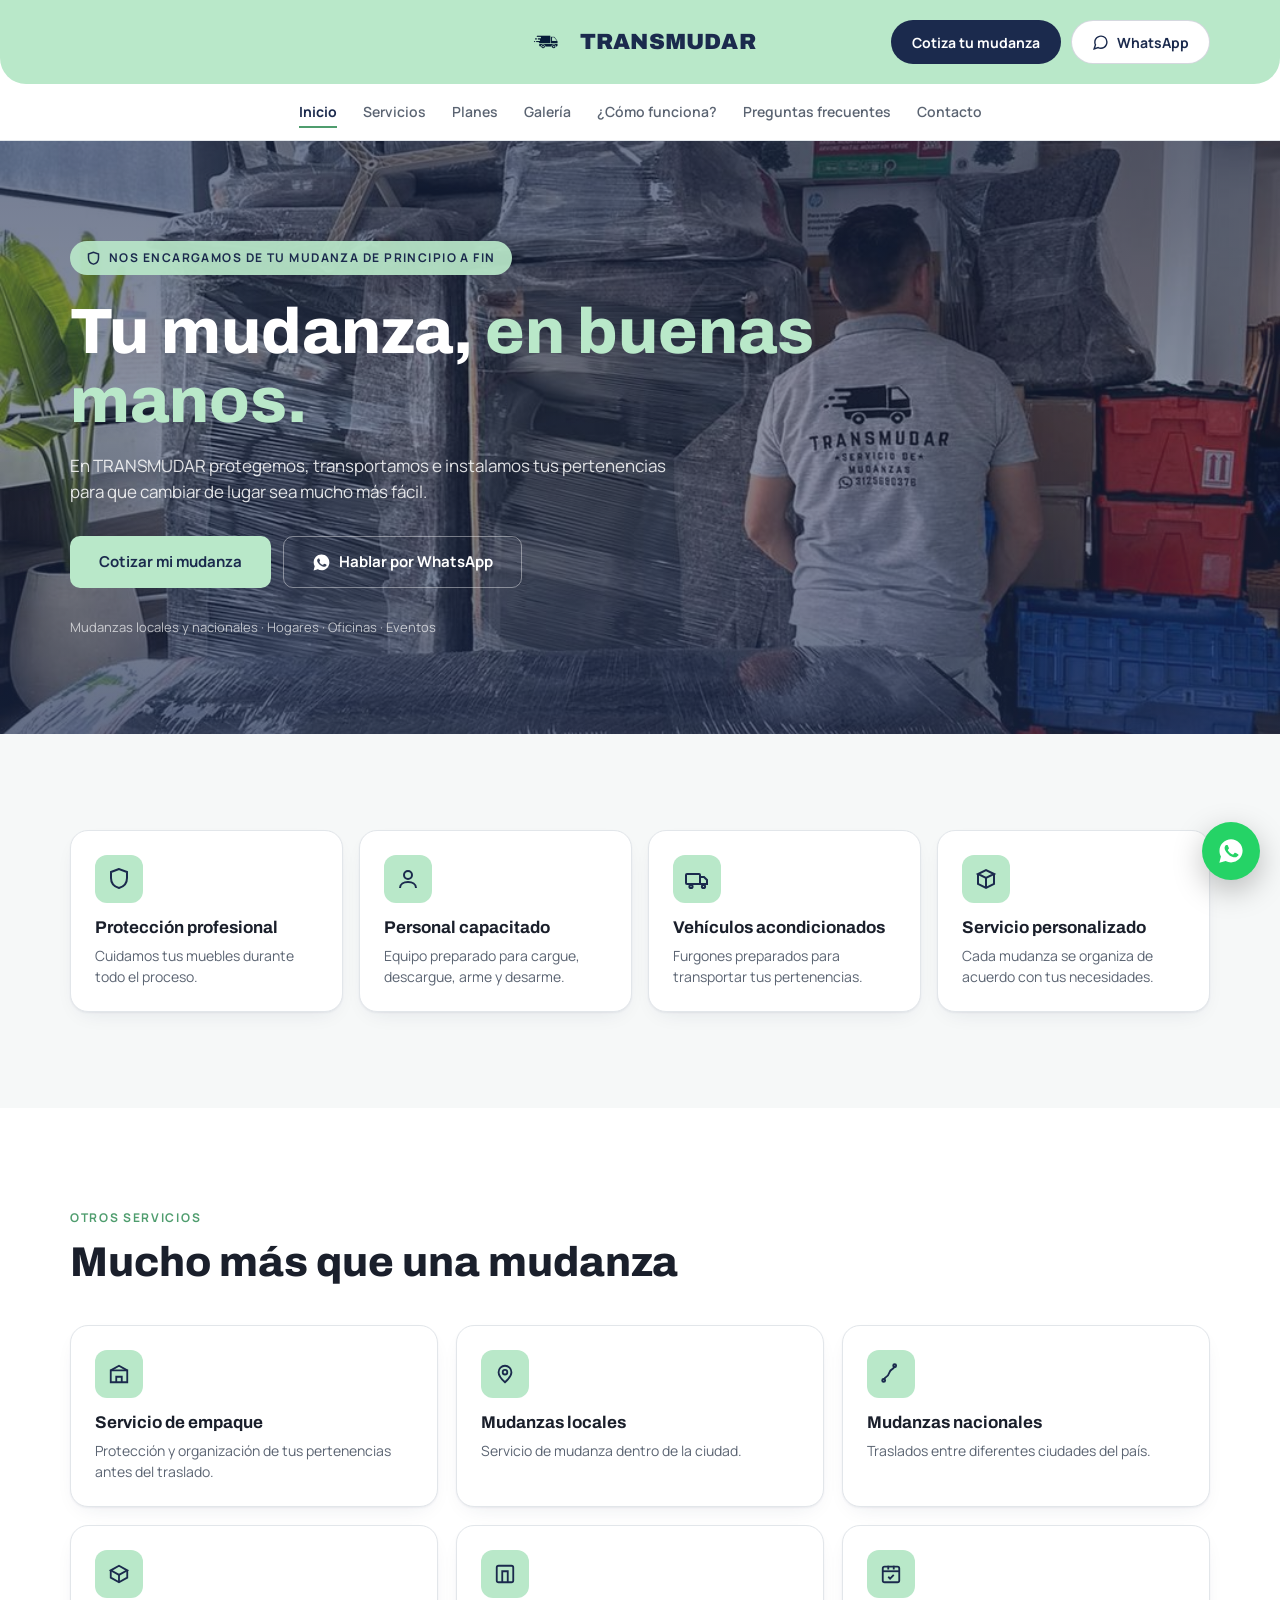
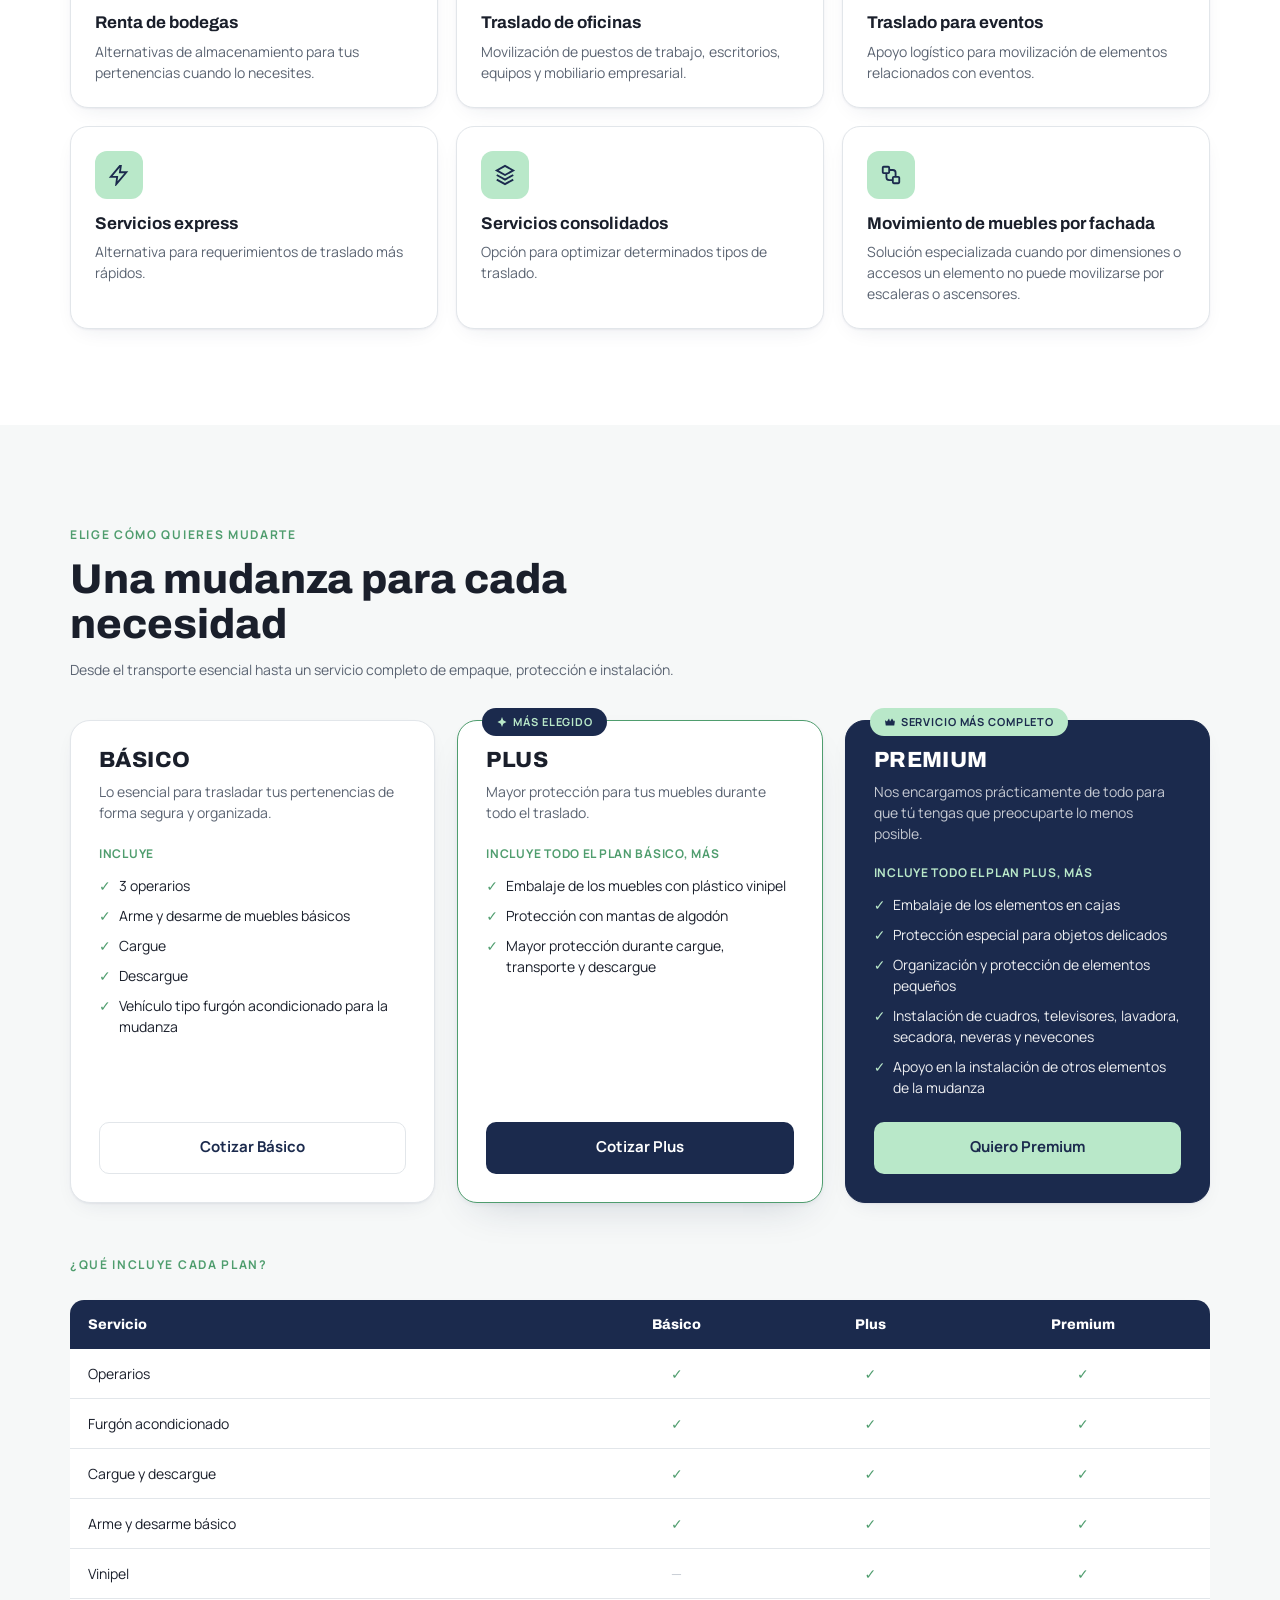
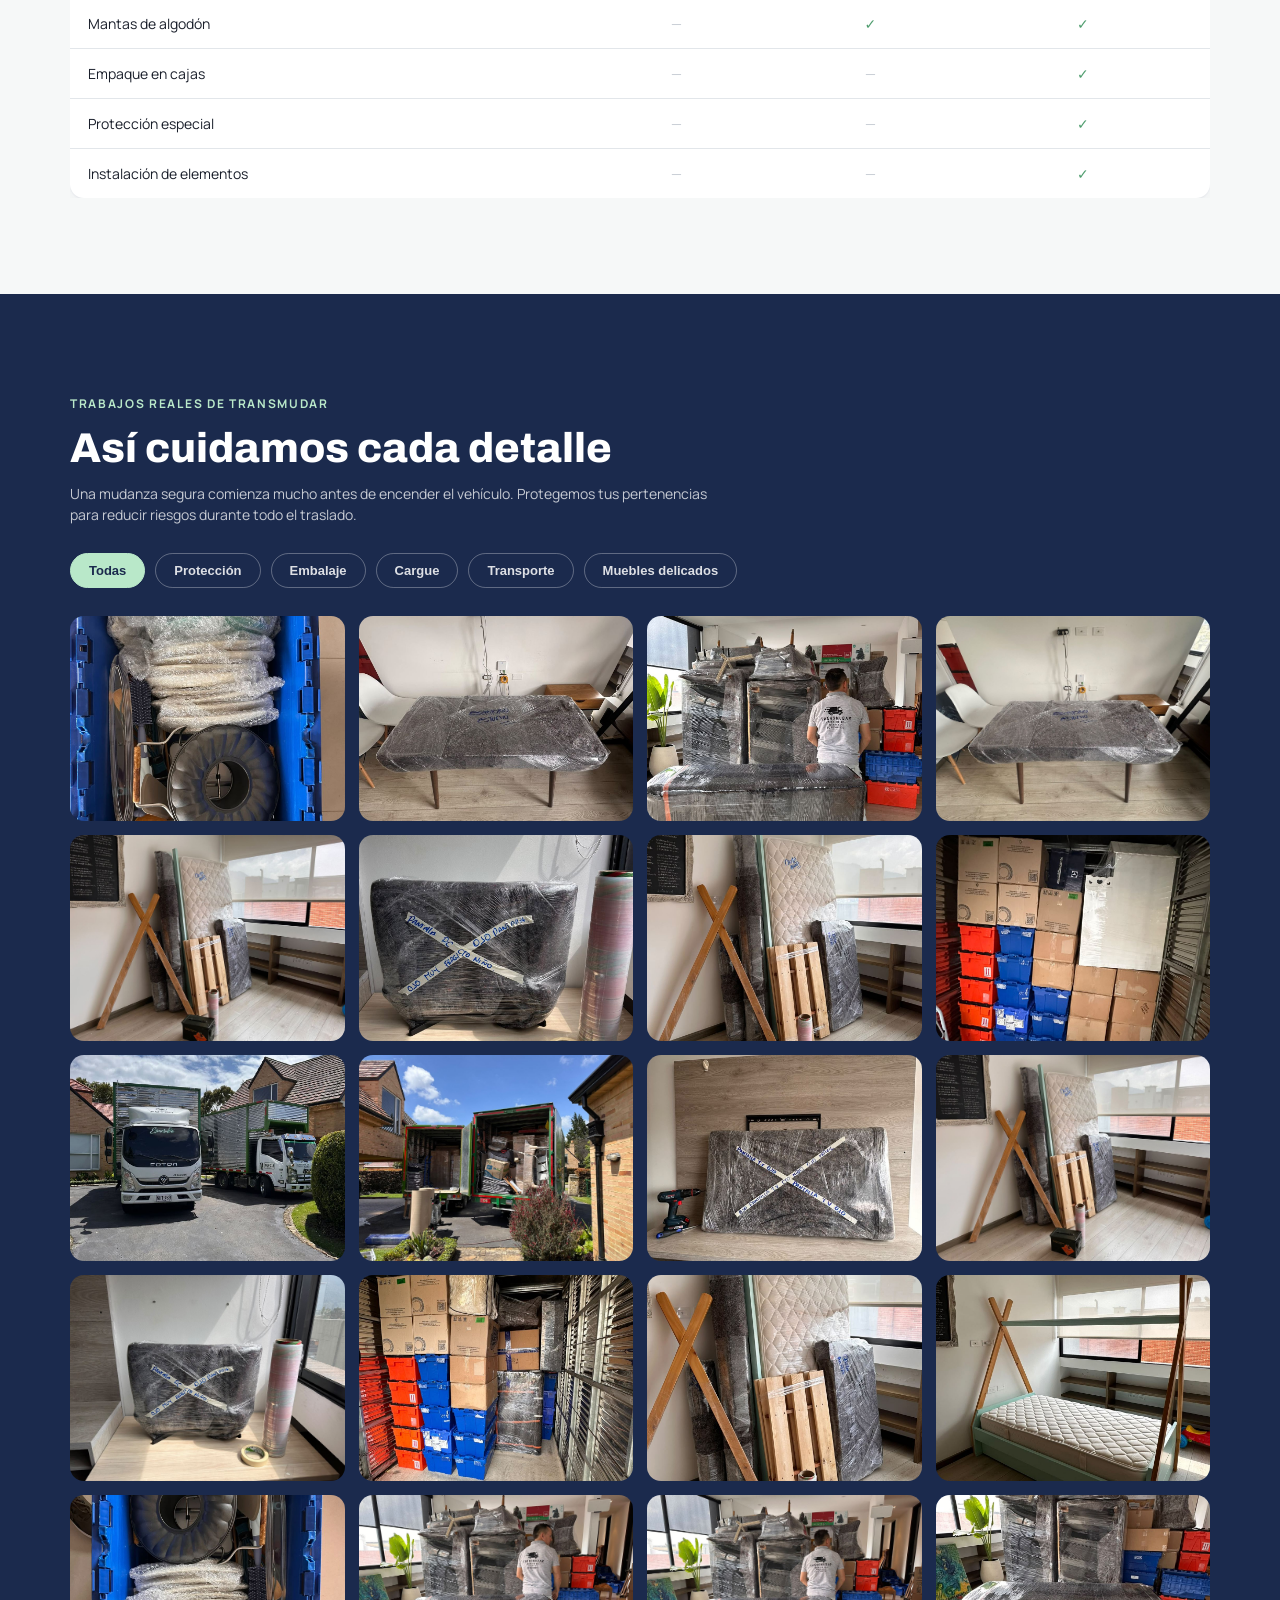
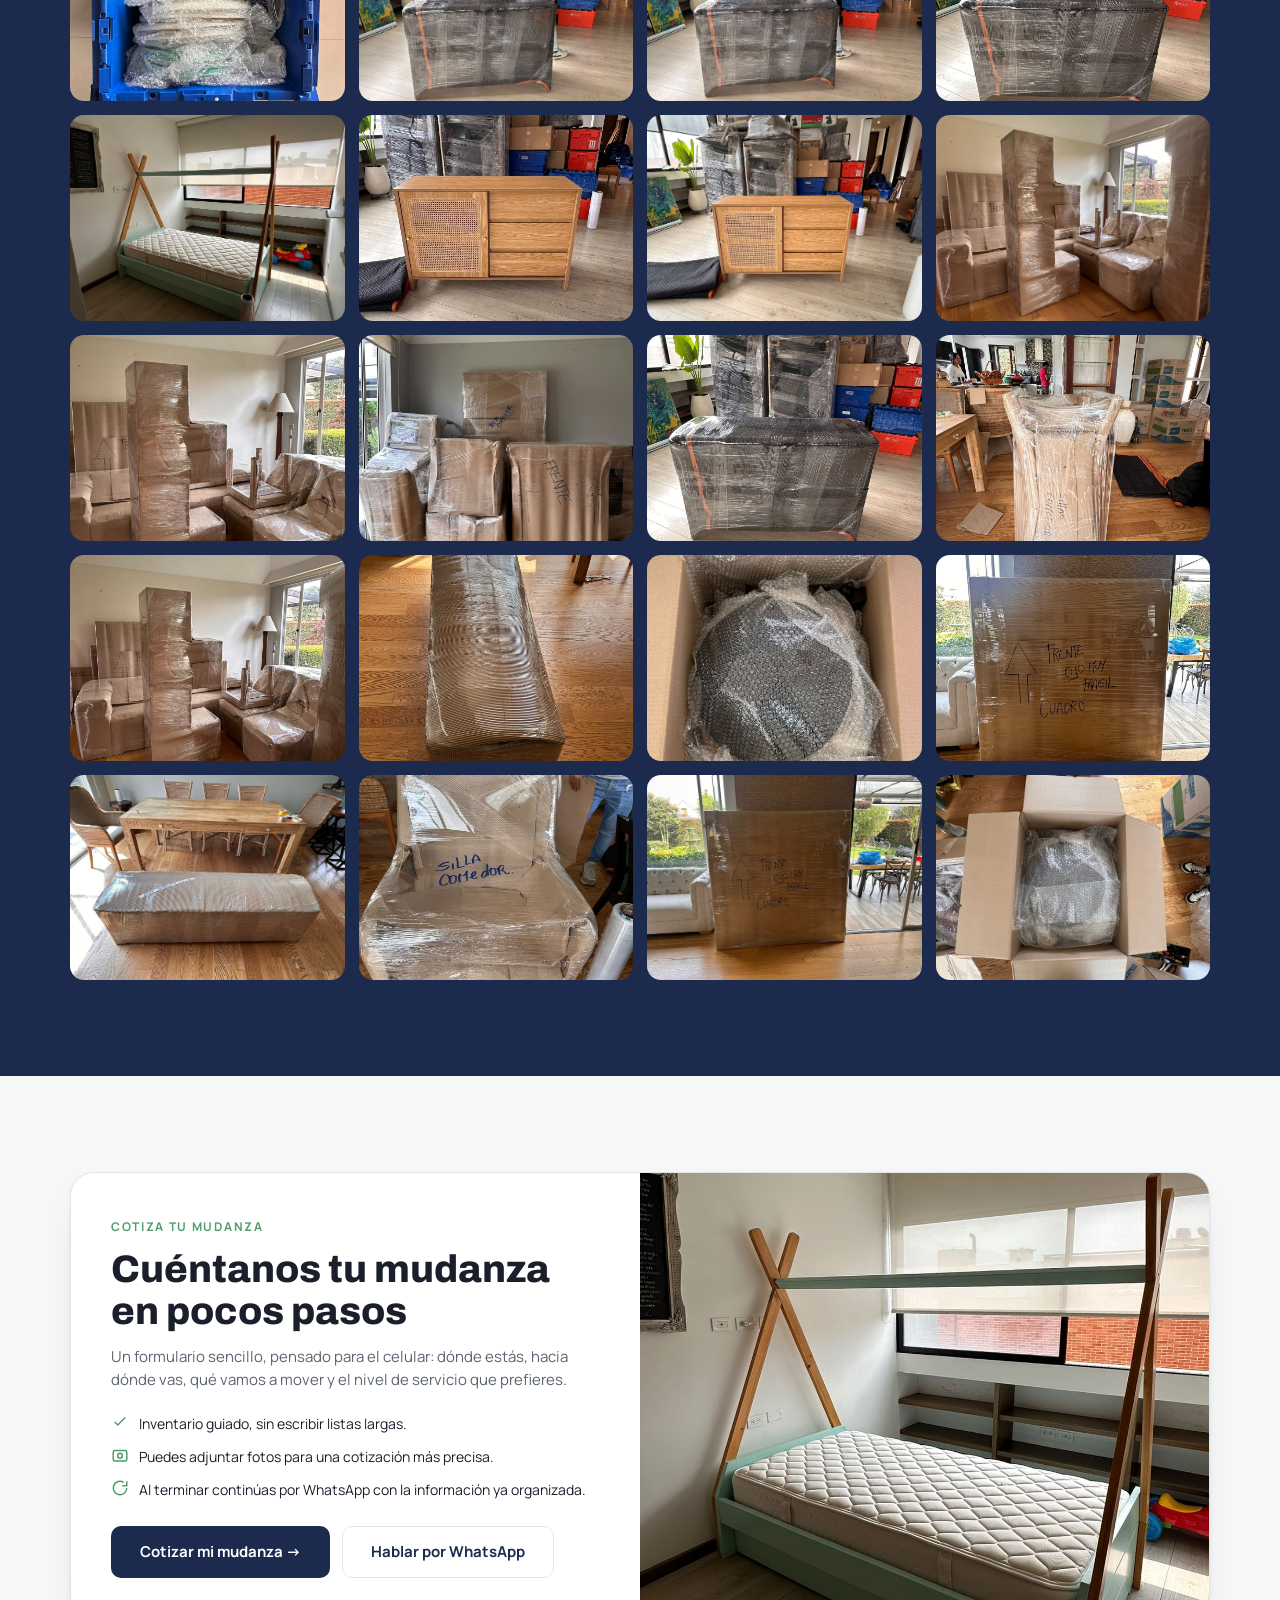
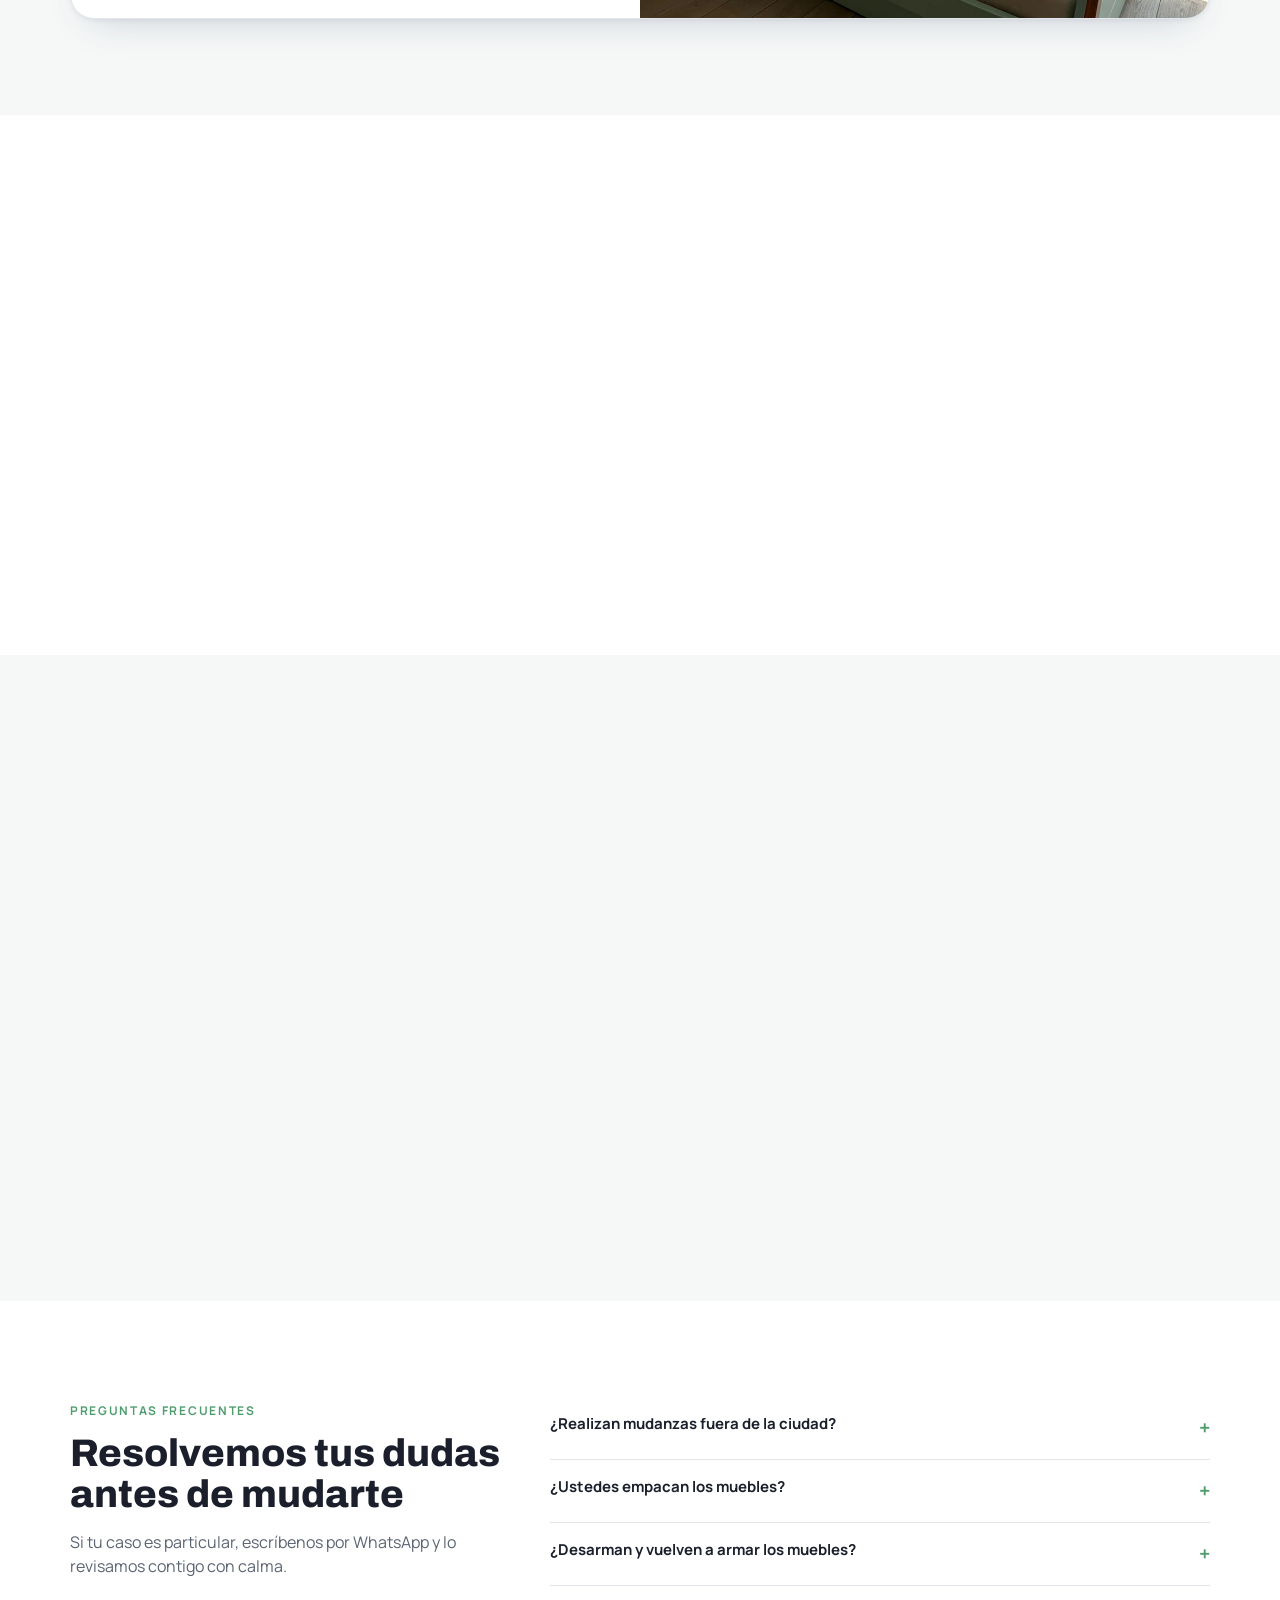
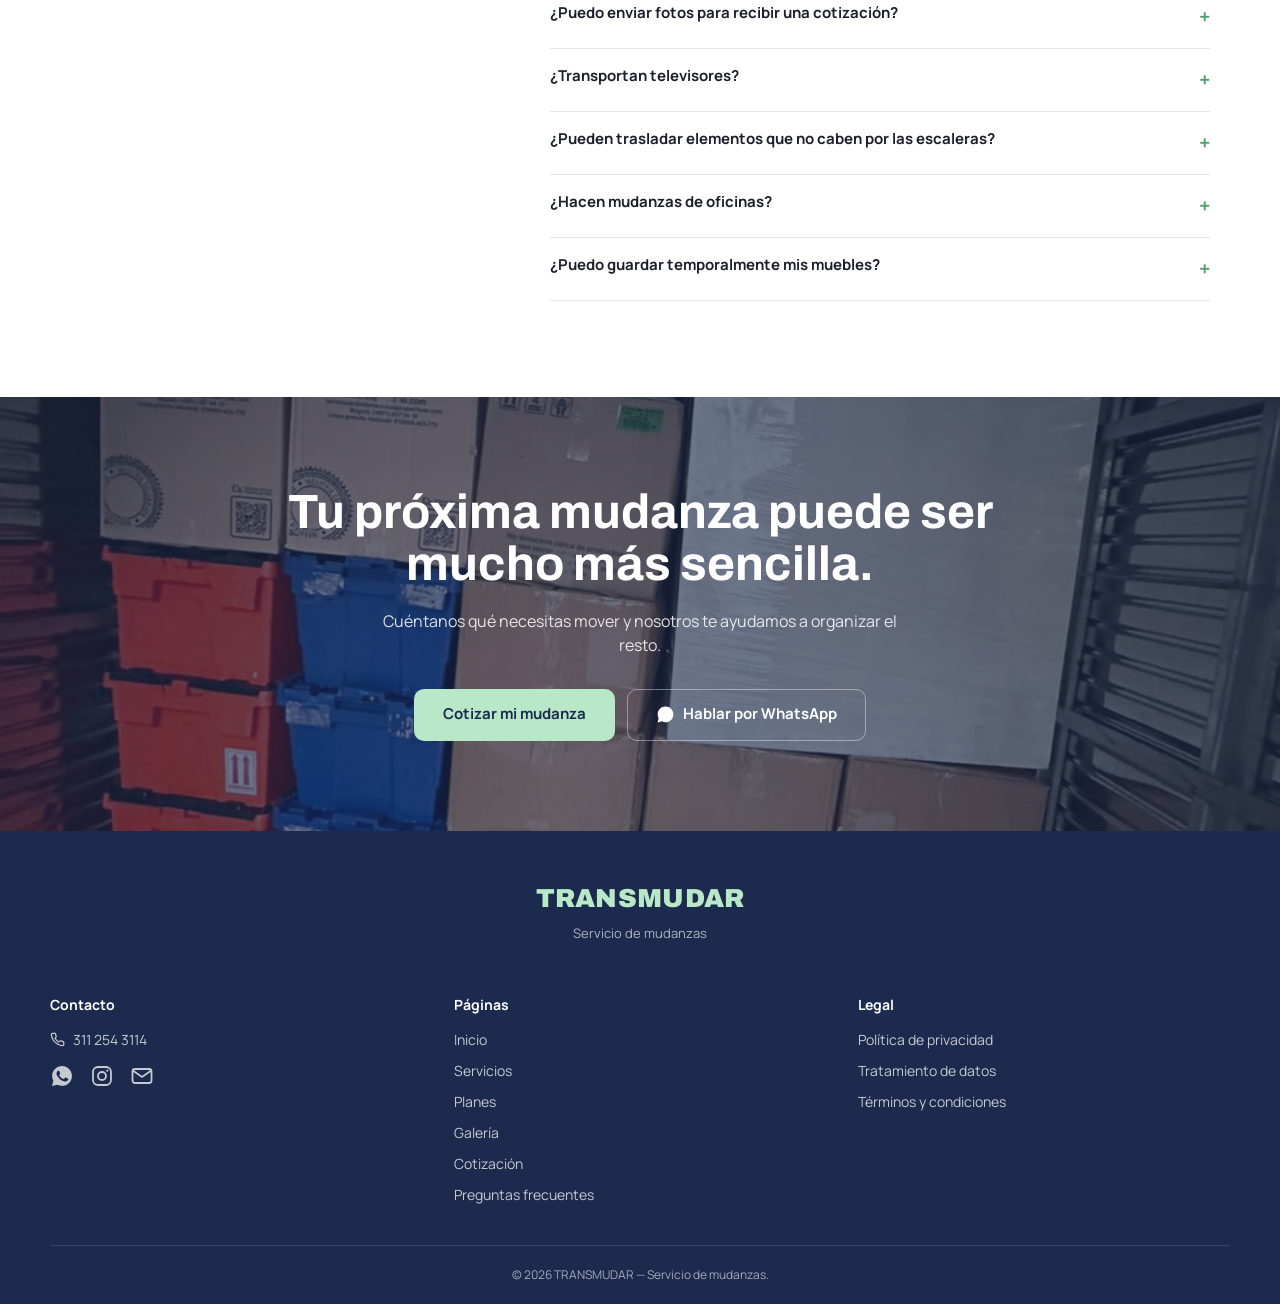
==== index.html @ efef7ed4 "Add files via upload" ====
<!DOCTYPE html>
<html lang="es">
<head>
<meta charset="UTF-8" />
<meta name="viewport" content="width=device-width, initial-scale=1.0" />
<title>TRANSMUDAR — Tu mudanza, en buenas manos</title>
<meta name="description" content="TRANSMUDAR protege, transporta e instala tus pertenencias. Mudanzas locales y nacionales para hogares, oficinas y eventos. Cotiza en línea." />
<meta property="og:title" content="TRANSMUDAR — Servicio de mudanzas" />
<meta property="og:description" content="Nos encargamos de tu mudanza de principio a fin: protección, transporte e instalación." />
<meta property="og:type" content="website" />
<link rel="icon" href="favicon.ico" />
<link rel="stylesheet" href="assets/styles.css?v=2" />
</head>
<body>

<header class="site-header">
  <div class="header-top">
    <div class="container">
      <a href="index.html#inicio" class="brand">
        <img src="assets/logo-camion.png" alt="TRANSMUDAR" />
        <span>TRANSMUDAR</span>
      </a>
      <div class="header-actions">
        <a href="cotizar.html" class="btn btn-navy">Cotiza tu mudanza</a>
        <a id="wa-header" href="#" target="_blank" rel="noopener noreferrer" class="btn btn-wa">
          <svg width="17" height="17" viewBox="0 0 24 24" fill="none" stroke="currentColor" stroke-width="2"><path d="M21 11.5a8.38 8.38 0 0 1-.9 3.8 8.5 8.5 0 0 1-7.6 4.7 8.38 8.38 0 0 1-3.8-.9L3 21l1.9-5.7a8.38 8.38 0 0 1-.9-3.8 8.5 8.5 0 0 1 4.7-7.6 8.38 8.38 0 0 1 3.8-.9h.5a8.48 8.48 0 0 1 8 8v.5Z"/></svg>
          WhatsApp
        </a>
      </div>
    </div>
  </div>
  <div class="header-nav">
    <div class="container">
      <nav class="nav-links">
        <a href="index.html#inicio" class="active">Inicio</a>
        <a href="index.html#servicios">Servicios</a>
        <a href="index.html#planes">Planes</a>
        <a href="index.html#galeria">Galería</a>
        <a href="index.html#como-funciona">¿Cómo funciona?</a>
        <a href="index.html#faq">Preguntas frecuentes</a>
        <a href="index.html#contacto">Contacto</a>
      </nav>
    </div>
  </div>
</header>

<section id="inicio" class="hero">
  <img class="bg" src="assets/fotos/proteccion-01.jpg" alt="Operario de TRANSMUDAR junto a muebles protegidos y organizados para la mudanza" />
  <div class="container">
    <span class="hero-badge">
      <svg width="15" height="15" viewBox="0 0 24 24" fill="none" stroke="currentColor" stroke-width="2.4"><path d="M12 2 4 5v6c0 5 3.4 8.7 8 10 4.6-1.3 8-5 8-10V5l-8-3Z"/></svg>
      Nos encargamos de tu mudanza de principio a fin
    </span>
    <h1>Tu mudanza, <em>en buenas manos.</em></h1>
    <p class="lead">En TRANSMUDAR protegemos, transportamos e instalamos tus pertenencias para que cambiar de lugar sea mucho más fácil.</p>
    <div class="hero-ctas">
      <a href="cotizar.html" class="btn btn-primary">Cotizar mi mudanza</a>
      <a id="wa-hero" href="#" target="_blank" rel="noopener noreferrer" class="btn btn-outline-light">
        <svg width="19" height="19" viewBox="0 0 24 24" fill="currentColor"><path d="M12.04 2C6.58 2 2.13 6.45 2.13 11.91c0 1.75.46 3.38 1.26 4.8L2 22l5.42-1.36a9.86 9.86 0 0 0 4.62 1.15h.01c5.46 0 9.9-4.45 9.9-9.91C21.96 6.45 17.5 2 12.04 2Zm5.8 14.02c-.24.68-1.4 1.3-1.93 1.36-.5.06-1.02.28-3.4-.7-2.87-1.19-4.7-4.08-4.84-4.27-.14-.19-1.15-1.53-1.15-2.92s.72-2.07.98-2.35c.24-.27.53-.34.7-.34.18 0 .35 0 .5.01.16.01.38-.06.6.45.24.57.8 1.97.87 2.11.07.14.12.31.02.5-.1.19-.15.31-.3.48-.15.17-.31.38-.44.5-.15.14-.31.3-.13.6.17.3.77 1.27 1.66 2.06 1.14 1.02 2.1 1.34 2.4 1.48.3.15.48.13.65-.08.18-.2.75-.87.95-1.17.2-.3.4-.25.68-.15.28.1 1.77.83 2.07.98.3.15.5.22.57.35.07.13.07.75-.17 1.43Z"/></svg>
        Hablar por WhatsApp
      </a>
    </div>
    <p class="hero-note">Mudanzas locales y nacionales · Hogares · Oficinas · Eventos</p>
  </div>
</section>

<section class="section beneficios">
  <div class="container">
    <ul class="grid-4">
      <li class="card reveal">
        <span class="icon-badge"><svg width="24" height="24" viewBox="0 0 24 24" fill="none" stroke="currentColor" stroke-width="2"><path d="M12 2 4 5v6c0 5 3.4 8.7 8 10 4.6-1.3 8-5 8-10V5l-8-3Z"/></svg></span>
        <h3>Protección profesional</h3>
        <p>Cuidamos tus muebles durante todo el proceso.</p>
      </li>
      <li class="card reveal">
        <span class="icon-badge"><svg width="24" height="24" viewBox="0 0 24 24" fill="none" stroke="currentColor" stroke-width="2"><circle cx="12" cy="8" r="4"/><path d="M4 21c0-4 3.6-6 8-6s8 2 8 6"/></svg></span>
        <h3>Personal capacitado</h3>
        <p>Equipo preparado para cargue, descargue, arme y desarme.</p>
      </li>
      <li class="card reveal">
        <span class="icon-badge"><svg width="24" height="24" viewBox="0 0 24 24" fill="none" stroke="currentColor" stroke-width="2"><rect x="1" y="7" width="14" height="10" rx="1"/><path d="M15 10h4l3 3v4h-7z"/><circle cx="6" cy="19.5" r="1.6"/><circle cx="18.5" cy="19.5" r="1.6"/></svg></span>
        <h3>Vehículos acondicionados</h3>
        <p>Furgones preparados para transportar tus pertenencias.</p>
      </li>
      <li class="card reveal">
        <span class="icon-badge"><svg width="24" height="24" viewBox="0 0 24 24" fill="none" stroke="currentColor" stroke-width="2"><path d="m20 7-8-4-8 4 8 4 8-4Z"/><path d="M4 7v10l8 4 8-4V7"/><path d="M12 11v10"/></svg></span>
        <h3>Servicio personalizado</h3>
        <p>Cada mudanza se organiza de acuerdo con tus necesidades.</p>
      </li>
    </ul>
  </div>
</section>

<section id="servicios" class="section">
  <div class="container">
    <div class="reveal" style="max-width:640px;">
      <p class="eyebrow">Otros servicios</p>
      <h2 style="font-size:clamp(1.8rem,3.6vw,2.6rem); font-weight:800; margin-top:12px;">Mucho más que una mudanza</h2>
    </div>
    <ul class="grid-3" style="margin-top:40px;">
      <li class="card reveal"><span class="icon-badge"><svg width="22" height="22" viewBox="0 0 24 24" fill="none" stroke="currentColor" stroke-width="2"><path d="M3 8h18v13H3z"/><path d="M3 8 12 3l9 5"/><path d="M9 21v-6h6v6"/></svg></span><h3>Servicio de empaque</h3><p>Protección y organización de tus pertenencias antes del traslado.</p></li>
      <li class="card reveal"><span class="icon-badge"><svg width="22" height="22" viewBox="0 0 24 24" fill="none" stroke="currentColor" stroke-width="2"><path d="M12 21s7-6.3 7-11a7 7 0 1 0-14 0c0 4.7 7 11 7 11Z"/><circle cx="12" cy="10" r="2.5"/></svg></span><h3>Mudanzas locales</h3><p>Servicio de mudanza dentro de la ciudad.</p></li>
      <li class="card reveal"><span class="icon-badge"><svg width="22" height="22" viewBox="0 0 24 24" fill="none" stroke="currentColor" stroke-width="2"><path d="M4 19c2-6 4-2 6-8s4-2 6-8"/><circle cx="4" cy="19" r="1.6"/><circle cx="16" cy="3" r="1.6"/></svg></span><h3>Mudanzas nacionales</h3><p>Traslados entre diferentes ciudades del país.</p></li>
      <li class="card reveal"><span class="icon-badge"><svg width="22" height="22" viewBox="0 0 24 24" fill="none" stroke="currentColor" stroke-width="2"><path d="M21 8 12 3 3 8l9 5 9-5Z"/><path d="M3 8v8l9 5 9-5V8"/><path d="M12 13v8"/></svg></span><h3>Renta de bodegas</h3><p>Alternativas de almacenamiento para tus pertenencias cuando lo necesites.</p></li>
      <li class="card reveal"><span class="icon-badge"><svg width="22" height="22" viewBox="0 0 24 24" fill="none" stroke="currentColor" stroke-width="2"><rect x="3" y="3" width="18" height="18" rx="2"/><path d="M9 21V9h6v12"/></svg></span><h3>Traslado de oficinas</h3><p>Movilización de puestos de trabajo, escritorios, equipos y mobiliario empresarial.</p></li>
      <li class="card reveal"><span class="icon-badge"><svg width="22" height="22" viewBox="0 0 24 24" fill="none" stroke="currentColor" stroke-width="2"><rect x="3" y="4" width="18" height="17" rx="2"/><path d="M3 9h18"/><path d="m9 3 0 4M15 3l0 4"/><path d="m9 15 2 2 4-4"/></svg></span><h3>Traslado para eventos</h3><p>Apoyo logístico para movilización de elementos relacionados con eventos.</p></li>
      <li class="card reveal"><span class="icon-badge"><svg width="22" height="22" viewBox="0 0 24 24" fill="none" stroke="currentColor" stroke-width="2"><path d="M13 2 3 14h7l-1 8 11-13h-7l1-7Z"/></svg></span><h3>Servicios express</h3><p>Alternativa para requerimientos de traslado más rápidos.</p></li>
      <li class="card reveal"><span class="icon-badge"><svg width="22" height="22" viewBox="0 0 24 24" fill="none" stroke="currentColor" stroke-width="2"><path d="m12 2 9 5-9 5-9-5 9-5Z"/><path d="m3 12 9 5 9-5"/><path d="m3 17 9 5 9-5"/></svg></span><h3>Servicios consolidados</h3><p>Opción para optimizar determinados tipos de traslado.</p></li>
      <li class="card reveal"><span class="icon-badge"><svg width="22" height="22" viewBox="0 0 24 24" fill="none" stroke="currentColor" stroke-width="2"><rect x="3" y="3" width="7" height="7" rx="1"/><rect x="14" y="14" width="7" height="7" rx="1"/><path d="M10 6.5h4a3 3 0 0 1 3 3V14M14 17.5H10a3 3 0 0 1-3-3V10"/></svg></span><h3>Movimiento de muebles por fachada</h3><p>Solución especializada cuando por dimensiones o accesos un elemento no puede movilizarse por escaleras o ascensores.</p></li>
    </ul>
  </div>
</section>

<section id="planes" class="section" style="background:var(--surface);">
  <div class="container">
    <div class="reveal" style="max-width:640px;">
      <p class="eyebrow">Elige cómo quieres mudarte</p>
      <h2 style="font-size:clamp(1.8rem,3.6vw,2.6rem); font-weight:800; margin-top:12px;">Una mudanza para cada necesidad</h2>
      <p style="margin-top:12px; color:var(--muted); font-size:14px;">Desde el transporte esencial hasta un servicio completo de empaque, protección e instalación.</p>
    </div>

    <div class="planes-grid">
      <div class="plan-card reveal">
        <h3>BÁSICO</h3>
        <p class="desc">Lo esencial para trasladar tus pertenencias de forma segura y organizada.</p>
        <p class="incluye-titulo">Incluye</p>
        <ul>
          <li>3 operarios</li>
          <li>Arme y desarme de muebles básicos</li>
          <li>Cargue</li>
          <li>Descargue</li>
          <li>Vehículo tipo furgón acondicionado para la mudanza</li>
        </ul>
        <a href="cotizar.html?plan=basico" class="btn btn-outline-navy">Cotizar Básico</a>
      </div>

      <div class="plan-card destacado reveal">
        <span class="plan-badge">
          <svg width="12" height="12" viewBox="0 0 24 24" fill="currentColor"><path d="M12 2 9.5 8.5 3 12l6.5 3.5L12 22l2.5-6.5L21 12l-6.5-3.5Z"/></svg>
          Más elegido
        </span>
        <h3>PLUS</h3>
        <p class="desc">Mayor protección para tus muebles durante todo el traslado.</p>
        <p class="incluye-titulo">Incluye todo el Plan Básico, más</p>
        <ul>
          <li>Embalaje de los muebles con plástico vinipel</li>
          <li>Protección con mantas de algodón</li>
          <li>Mayor protección durante cargue, transporte y descargue</li>
        </ul>
        <a href="cotizar.html?plan=plus" class="btn btn-navy">Cotizar Plus</a>
      </div>

      <div class="plan-card premium reveal">
        <span class="plan-badge">
          <svg width="12" height="12" viewBox="0 0 24 24" fill="currentColor"><path d="M2 8.5 6 11l4-6 2 6 4-6 4 6 2-2.5L20.5 19h-17Z"/></svg>
          Servicio más completo
        </span>
        <h3>PREMIUM</h3>
        <p class="desc">Nos encargamos prácticamente de todo para que tú tengas que preocuparte lo menos posible.</p>
        <p class="incluye-titulo">Incluye todo el Plan Plus, más</p>
        <ul>
          <li>Embalaje de los elementos en cajas</li>
          <li>Protección especial para objetos delicados</li>
          <li>Organización y protección de elementos pequeños</li>
          <li>Instalación de cuadros, televisores, lavadora, secadora, neveras y nevecones</li>
          <li>Apoyo en la instalación de otros elementos de la mudanza</li>
        </ul>
        <a href="cotizar.html?plan=premium" class="btn btn-primary">Quiero Premium</a>
      </div>
    </div>

    <div class="tabla-wrap reveal">
      <p class="eyebrow" style="margin-bottom:10px;">¿Qué incluye cada plan?</p>
      <table class="tabla-comparador">
        <thead>
          <tr><th>Servicio</th><th>Básico</th><th>Plus</th><th>Premium</th></tr>
        </thead>
        <tbody>
          <tr><td>Operarios</td><td class="si">✓</td><td class="si">✓</td><td class="si">✓</td></tr>
          <tr><td>Furgón acondicionado</td><td class="si">✓</td><td class="si">✓</td><td class="si">✓</td></tr>
          <tr><td>Cargue y descargue</td><td class="si">✓</td><td class="si">✓</td><td class="si">✓</td></tr>
          <tr><td>Arme y desarme básico</td><td class="si">✓</td><td class="si">✓</td><td class="si">✓</td></tr>
          <tr><td>Vinipel</td><td class="no">—</td><td class="si">✓</td><td class="si">✓</td></tr>
          <tr><td>Mantas de algodón</td><td class="no">—</td><td class="si">✓</td><td class="si">✓</td></tr>
          <tr><td>Empaque en cajas</td><td class="no">—</td><td class="no">—</td><td class="si">✓</td></tr>
          <tr><td>Protección especial</td><td class="no">—</td><td class="no">—</td><td class="si">✓</td></tr>
          <tr><td>Instalación de elementos</td><td class="no">—</td><td class="no">—</td><td class="si">✓</td></tr>
        </tbody>
      </table>
    </div>
  </div>
</section>

<section id="galeria" class="section" style="background:var(--navy);">
  <div class="container">
    <div class="reveal" style="max-width:640px;">
      <p class="eyebrow" style="color:var(--mint);">Trabajos reales de TRANSMUDAR</p>
      <h2 style="font-size:clamp(1.8rem,3.6vw,2.6rem); font-weight:800; margin-top:12px; color:#fff;">Así cuidamos cada detalle</h2>
      <p style="margin-top:12px; color:rgba(255,255,255,.75); font-size:14px;">Una mudanza segura comienza mucho antes de encender el vehículo. Protegemos tus pertenencias para reducir riesgos durante todo el traslado.</p>
    </div>
    <div class="galeria-filtros reveal" id="galeria-filtros">
      <button class="filtro-btn active" data-filtro="Todas">Todas</button>
      <button class="filtro-btn" data-filtro="Protección">Protección</button>
      <button class="filtro-btn" data-filtro="Embalaje">Embalaje</button>
      <button class="filtro-btn" data-filtro="Cargue">Cargue</button>
      <button class="filtro-btn" data-filtro="Transporte">Transporte</button>
      <button class="filtro-btn" data-filtro="Muebles delicados">Muebles delicados</button>
    </div>
    <div class="galeria-grid" id="galeria-grid"></div>
  </div>
</section>

<section class="section cta-cotizar">
  <div class="container">
    <div class="cta-card reveal">
      <div class="txt">
        <p class="eyebrow">Cotiza tu mudanza</p>
        <h2 style="font-size:clamp(1.7rem,3.2vw,2.4rem); font-weight:800; margin-top:12px;">Cuéntanos tu mudanza en pocos pasos</h2>
        <p style="margin-top:14px; color:var(--muted); font-size:15px;">Un formulario sencillo, pensado para el celular: dónde estás, hacia dónde vas, qué vamos a mover y el nivel de servicio que prefieres.</p>
        <ul>
          <li><svg width="18" height="18" viewBox="0 0 24 24" fill="none" stroke="currentColor" stroke-width="2" style="color:var(--mint-deep); flex-shrink:0;"><path d="m5 12 4 4L19 6"/></svg> Inventario guiado, sin escribir listas largas.</li>
          <li><svg width="18" height="18" viewBox="0 0 24 24" fill="none" stroke="currentColor" stroke-width="2" style="color:var(--mint-deep); flex-shrink:0;"><rect x="3" y="6" width="18" height="14" rx="2"/><circle cx="12" cy="13" r="3.2"/></svg> Puedes adjuntar fotos para una cotización más precisa.</li>
          <li><svg width="18" height="18" viewBox="0 0 24 24" fill="none" stroke="currentColor" stroke-width="2" style="color:var(--mint-deep); flex-shrink:0;"><path d="M21 12a9 9 0 1 1-4-7.5"/><path d="M21 3v6h-6"/></svg> Al terminar continúas por WhatsApp con la información ya organizada.</li>
        </ul>
        <div class="hero-ctas" style="margin-top:26px;">
          <a href="cotizar.html" class="btn btn-navy">Cotizar mi mudanza →</a>
          <a id="wa-cta1" href="#" target="_blank" rel="noopener noreferrer" class="btn btn-outline-navy">Hablar por WhatsApp</a>
        </div>
      </div>
      <div class="img-wrap">
        <img src="assets/fotos/cargue-01.jpg" alt="Cama desarmada y protegida, lista para el cargue" />
      </div>
    </div>
  </div>
</section>

<section id="como-funciona" class="section">
  <div class="container">
    <div class="reveal" style="max-width:640px;">
      <p class="eyebrow">¿Cómo funciona?</p>
      <h2 style="font-size:clamp(1.8rem,3.6vw,2.6rem); font-weight:800; margin-top:12px;">Mudarte puede ser más fácil</h2>
    </div>
    <ol class="pasos">
      <li class="paso reveal">
        <span class="num-badge"><svg width="22" height="22" viewBox="0 0 24 24" fill="none" stroke="currentColor" stroke-width="2"><path d="M9 4h6M9 4a2 2 0 0 0-2 2v14l5-3 5 3V6a2 2 0 0 0-2-2"/></svg></span>
        <p class="step-label">Paso 1</p>
        <h3>Cuéntanos tu mudanza</h3>
        <p>Indica desde dónde sales, hacia dónde vas y qué necesitas transportar.</p>
      </li>
      <li class="paso reveal">
        <span class="num-badge"><svg width="22" height="22" viewBox="0 0 24 24" fill="none" stroke="currentColor" stroke-width="2"><path d="M14 3v5h5"/><path d="M6 3h8l5 5v13H6z"/><path d="M9 13h6M9 17h6"/></svg></span>
        <p class="step-label">Paso 2</p>
        <h3>Recibe tu cotización</h3>
        <p>Revisamos las características de tu mudanza y te presentamos la alternativa adecuada.</p>
      </li>
      <li class="paso reveal">
        <span class="num-badge"><svg width="22" height="22" viewBox="0 0 24 24" fill="none" stroke="currentColor" stroke-width="2"><path d="m20 7-8-4-8 4 8 4 8-4Z"/><path d="M4 7v10l8 4 8-4V7"/><path d="m9 12 2 2 4-4"/></svg></span>
        <p class="step-label">Paso 3</p>
        <h3>Preparamos todo</h3>
        <p>Nuestro equipo realiza el desarme, protección y empaque correspondiente al servicio contratado.</p>
      </li>
      <li class="paso reveal">
        <span class="num-badge"><svg width="22" height="22" viewBox="0 0 24 24" fill="none" stroke="currentColor" stroke-width="2"><rect x="1" y="7" width="14" height="10" rx="1"/><path d="M15 10h4l3 3v4h-7z"/><circle cx="6" cy="19.5" r="1.6"/><circle cx="18.5" cy="19.5" r="1.6"/></svg></span>
        <p class="step-label">Paso 4</p>
        <h3>Nos encargamos del traslado</h3>
        <p>Cargamos, transportamos, descargamos y, según tu plan, volvemos a instalar tus elementos.</p>
      </li>
    </ol>
  </div>
</section>

<section class="section testimonios">
  <div class="container">
    <div class="reveal" style="max-width:640px;">
      <p class="eyebrow">Testimonios</p>
      <h2 style="font-size:clamp(1.8rem,3.6vw,2.6rem); font-weight:800; margin-top:12px;">Clientes que ya se mudaron con nosotros</h2>
      <p style="margin-top:14px; color:var(--muted);">Estamos recopilando las experiencias de nuestros clientes. Muy pronto encontrarás aquí sus testimonios reales.</p>
    </div>
    <ul class="grid-3" style="margin-top:36px;">
      <li class="testi-card reveal">
        <svg width="26" height="26" viewBox="0 0 24 24" fill="none" stroke="currentColor" stroke-width="2" style="color:var(--mint-deep);"><path d="M7 8c-2 0-3.5 1.6-3.5 4S5 16 7 16c.3 2-1 3.4-3 4"/><path d="M17 8c-2 0-3.5 1.6-3.5 4s1.5 4 3.5 4c.3 2-1 3.4-3 4"/></svg>
        <p>Testimonio pendiente de publicación. Este espacio está reservado para el comentario de un cliente real de TRANSMUDAR.</p>
        <p class="nombre">Espacio disponible</p>
        <p class="detalle">Mudanza de apartamento</p>
      </li>
      <li class="testi-card reveal">
        <svg width="26" height="26" viewBox="0 0 24 24" fill="none" stroke="currentColor" stroke-width="2" style="color:var(--mint-deep);"><path d="M7 8c-2 0-3.5 1.6-3.5 4S5 16 7 16c.3 2-1 3.4-3 4"/><path d="M17 8c-2 0-3.5 1.6-3.5 4s1.5 4 3.5 4c.3 2-1 3.4-3 4"/></svg>
        <p>Testimonio pendiente de publicación. Este espacio está reservado para el comentario de un cliente real de TRANSMUDAR.</p>
        <p class="nombre">Espacio disponible</p>
        <p class="detalle">Traslado de oficina</p>
      </li>
      <li class="testi-card reveal">
        <svg width="26" height="26" viewBox="0 0 24 24" fill="none" stroke="currentColor" stroke-width="2" style="color:var(--mint-deep);"><path d="M7 8c-2 0-3.5 1.6-3.5 4S5 16 7 16c.3 2-1 3.4-3 4"/><path d="M17 8c-2 0-3.5 1.6-3.5 4s1.5 4 3.5 4c.3 2-1 3.4-3 4"/></svg>
        <p>Testimonio pendiente de publicación. Este espacio está reservado para el comentario de un cliente real de TRANSMUDAR.</p>
        <p class="nombre">Espacio disponible</p>
        <p class="detalle">Mudanza nacional</p>
      </li>
    </ul>
  </div>
</section>

<section id="faq" class="section">
  <div class="container faq-grid">
    <div class="reveal">
      <p class="eyebrow">Preguntas frecuentes</p>
      <h2 style="font-size:clamp(1.8rem,3.2vw,2.4rem); font-weight:800; margin-top:12px;">Resolvemos tus dudas antes de mudarte</h2>
      <p style="margin-top:14px; color:var(--muted);">Si tu caso es particular, escríbenos por WhatsApp y lo revisamos contigo con calma.</p>
    </div>
    <div class="reveal">
      <details class="faq-item"><summary>¿Realizan mudanzas fuera de la ciudad?</summary><p class="faq-a">Sí. TRANSMUDAR presta servicios de mudanza a nivel local y nacional.</p></details>
      <details class="faq-item"><summary>¿Ustedes empacan los muebles?</summary><p class="faq-a">Sí. El nivel de protección depende del servicio contratado. Los planes Plus y Premium ofrecen alternativas de embalaje adicionales.</p></details>
      <details class="faq-item"><summary>¿Desarman y vuelven a armar los muebles?</summary><p class="faq-a">El Plan Básico ya contempla arme y desarme de muebles básicos. Para elementos especiales la viabilidad puede revisarse durante la cotización.</p></details>
      <details class="faq-item"><summary>¿Puedo enviar fotos para recibir una cotización?</summary><p class="faq-a">Sí. El formulario permite adjuntar fotografías para entender mejor el volumen y características de la mudanza.</p></details>
      <details class="faq-item"><summary>¿Transportan televisores?</summary><p class="faq-a">Sí. Durante la cotización debe indicarse cantidad, tamaño y si se encuentran instalados en pared.</p></details>
      <details class="faq-item"><summary>¿Pueden trasladar elementos que no caben por las escaleras?</summary><p class="faq-a">TRANSMUDAR cuenta con servicio de movimiento de muebles por fachada. Debe evaluarse previamente cada caso.</p></details>
      <details class="faq-item"><summary>¿Hacen mudanzas de oficinas?</summary><p class="faq-a">Sí. También realizamos traslados de oficinas y elementos relacionados con eventos.</p></details>
      <details class="faq-item"><summary>¿Puedo guardar temporalmente mis muebles?</summary><p class="faq-a">TRANSMUDAR también ofrece renta de bodegas. La disponibilidad debe confirmarse directamente.</p></details>
    </div>
  </div>
</section>

<section class="cta-final" id="contacto">
  <img src="assets/fotos/transporte-01.jpg" alt="Cajas y canastillas organizadas dentro de una bodega de almacenamiento" />
  <div class="container reveal">
    <h2>Tu próxima mudanza puede ser mucho más sencilla.</h2>
    <p>Cuéntanos qué necesitas mover y nosotros te ayudamos a organizar el resto.</p>
    <div class="hero-ctas">
      <a href="cotizar.html" class="btn btn-primary">Cotizar mi mudanza</a>
      <a id="wa-cta2" href="#" target="_blank" rel="noopener noreferrer" class="btn btn-outline-light">
        <svg width="19" height="19" viewBox="0 0 24 24" fill="currentColor"><path d="M12.04 2C6.58 2 2.13 6.45 2.13 11.91c0 1.75.46 3.38 1.26 4.8L2 22l5.42-1.36a9.86 9.86 0 0 0 4.62 1.15h.01c5.46 0 9.9-4.45 9.9-9.91C21.96 6.45 17.5 2 12.04 2Z"/></svg>
        Hablar por WhatsApp
      </a>
    </div>
  </div>
</section>

<footer class="site-footer">
  <div class="container" style="text-align:center; padding-top:48px;">
    <a href="index.html#inicio" class="brand" style="justify-content:center; margin-bottom:6px;">
      <span style="color:var(--mint); font-size:26px;">TRANSMUDAR</span>
    </a>
    <p style="font-size:13px; color:rgba(255,255,255,.65);">Servicio de mudanzas</p>
  </div>
  <div class="container footer-grid">
    <div>
      <h4>Contacto</h4>
      <a href="tel:+573112543114" style="display:flex; align-items:center; gap:8px;">
        <svg width="15" height="15" viewBox="0 0 24 24" fill="none" stroke="currentColor" stroke-width="2"><path d="M22 16.92v3a2 2 0 0 1-2.18 2 19.79 19.79 0 0 1-8.63-3.07 19.5 19.5 0 0 1-6-6 19.79 19.79 0 0 1-3.07-8.67A2 2 0 0 1 4.11 2h3a2 2 0 0 1 2 1.72c.127.96.362 1.903.7 2.81a2 2 0 0 1-.45 2.11L8.09 9.91a16 16 0 0 0 6 6l1.27-1.27a2 2 0 0 1 2.11-.45c.907.338 1.85.573 2.81.7A2 2 0 0 1 22 16.92Z"/></svg>
        311 254 3114
      </a>
      <div style="display:flex; gap:10px; margin-top:14px;">
        <a id="footer-wa" href="#" target="_blank" rel="noopener noreferrer" class="social-circle" aria-label="WhatsApp">
          <svg width="18" height="18" viewBox="0 0 24 24" fill="currentColor"><path d="M12.04 2C6.58 2 2.13 6.45 2.13 11.91c0 1.75.46 3.38 1.26 4.8L2 22l5.42-1.36a9.86 9.86 0 0 0 4.62 1.15h.01c5.46 0 9.9-4.45 9.9-9.91C21.96 6.45 17.5 2 12.04 2Zm5.8 14.02c-.24.68-1.4 1.3-1.93 1.36-.5.06-1.02.28-3.4-.7-2.87-1.19-4.7-4.08-4.84-4.27-.14-.19-1.15-1.53-1.15-2.92s.72-2.07.98-2.35c.24-.27.53-.34.7-.34.18 0 .35 0 .5.01.16.01.38-.06.6.45.24.57.8 1.97.87 2.11.07.14.12.31.02.5-.1.19-.15.31-.3.48-.15.17-.31.38-.44.5-.15.14-.31.3-.13.6.17.3.77 1.27 1.66 2.06 1.14 1.02 2.1 1.34 2.4 1.48.3.15.48.13.65-.08.18-.2.75-.87.95-1.17.2-.3.4-.25.68-.15.28.1 1.77.83 2.07.98.3.15.5.22.57.35.07.13.07.75-.17 1.43Z"/></svg>
        </a>
        <a href="https://www.instagram.com/transmudar._" target="_blank" rel="noopener noreferrer" class="social-circle" aria-label="Instagram">
          <svg width="18" height="18" viewBox="0 0 24 24" fill="none" stroke="currentColor" stroke-width="1.8"><rect x="3" y="3" width="18" height="18" rx="5"/><circle cx="12" cy="12" r="4"/><circle cx="17.3" cy="6.7" r="1.1" fill="currentColor" stroke="none"/></svg>
        </a>
        <a href="mailto:transmudar123@gmail.com" class="social-circle" aria-label="Correo">
          <svg width="18" height="18" viewBox="0 0 24 24" fill="none" stroke="currentColor" stroke-width="1.8"><rect x="2.5" y="5" width="19" height="14" rx="2.5"/><path d="m3.5 7 8.5 6 8.5-6"/></svg>
        </a>
      </div>
    </div>
    <div>
      <h4>Páginas</h4>
      <a href="index.html#inicio">Inicio</a>
      <a href="index.html#servicios">Servicios</a>
      <a href="index.html#planes">Planes</a>
      <a href="index.html#galeria">Galería</a>
      <a href="cotizar.html">Cotización</a>
      <a href="index.html#faq">Preguntas frecuentes</a>
    </div>
    <div>
      <h4>Legal</h4>
      <a href="privacidad.html">Política de privacidad</a>
      <a href="tratamiento-de-datos.html">Tratamiento de datos</a>
      <a href="terminos-y-condiciones.html">Términos y condiciones</a>
    </div>
  </div>
  <div class="container footer-bottom" style="justify-content:center;">
    <span>© <span data-year></span> TRANSMUDAR — Servicio de mudanzas.</span>
  </div>
</footer>

<a id="wa-fab" class="wa-fab" href="#" target="_blank" rel="noopener noreferrer" aria-label="Hablar por WhatsApp">
  <svg width="28" height="28" viewBox="0 0 24 24" fill="currentColor"><path d="M12.04 2C6.58 2 2.13 6.45 2.13 11.91c0 1.75.46 3.38 1.26 4.8L2 22l5.42-1.36a9.86 9.86 0 0 0 4.62 1.15h.01c5.46 0 9.9-4.45 9.9-9.91C21.96 6.45 17.5 2 12.04 2Zm5.8 14.02c-.24.68-1.4 1.3-1.93 1.36-.5.06-1.02.28-3.4-.7-2.87-1.19-4.7-4.08-4.84-4.27-.14-.19-1.15-1.53-1.15-2.92s.72-2.07.98-2.35c.24-.27.53-.34.7-.34.18 0 .35 0 .5.01.16.01.38-.06.6.45.24.57.8 1.97.87 2.11.07.14.12.31.02.5-.1.19-.15.31-.3.48-.15.17-.31.38-.44.5-.15.14-.31.3-.13.6.17.3.77 1.27 1.66 2.06 1.14 1.02 2.1 1.34 2.4 1.48.3.15.48.13.65-.08.18-.2.75-.87.95-1.17.2-.3.4-.25.68-.15.28.1 1.77.83 2.07.98.3.15.5.22.57.35.07.13.07.75-.17 1.43Z"/></svg>
</a>

<script src="assets/brand.js"></script>
<script src="assets/fotos.js"></script>
<script src="assets/site.js"></script>
<script>
  document.addEventListener("DOMContentLoaded", function () {
    var link = waLink();
    ["wa-header", "wa-hero", "wa-cta1", "wa-cta2", "wa-fab", "footer-wa"].forEach(function (id) {
      var el = document.getElementById(id);
      if (el) el.href = link;
    });
    var tel = document.getElementById("footer-tel");
    if (tel) tel.textContent = BRAND.telefonoFormateado;

    var grid = document.getElementById("galeria-grid");
    function pintarGaleria(filtro) {
      if (!grid) return;
      grid.innerHTML = "";
      FOTOS.forEach(function (f) {
        if (filtro !== "Todas" && f.categorias.indexOf(filtro) === -1) return;
        var div = document.createElement("div");
        div.className = "galeria-item";
        var img = document.createElement("img");
        img.src = f.url; img.alt = f.alt; img.loading = "lazy";
        div.appendChild(img);
        grid.appendChild(div);
      });
    }
    pintarGaleria("Todas");

    var filtros = document.querySelectorAll(".filtro-btn");
    filtros.forEach(function (btn) {
      btn.addEventListener("click", function () {
        filtros.forEach(function (b) { b.classList.remove("active"); });
        btn.classList.add("active");
        pintarGaleria(btn.dataset.filtro);
      });
    });
  });
</script>
</body>
</html>
---- assets/styles.css ----
@import url('https://fonts.googleapis.com/css2?family=Archivo:wght@600;700;800;900&family=Manrope:wght@400;500;600;700&display=swap');

:root {
  --navy: #1b2a4d;
  --navy-soft: #2c3f68;
  --mint: #b9e8c9;
  --mint-deep: #4f9d6e;
  --surface: #f6f8f8;
  --card: #ffffff;
  --border: #e2e6ea;
  --muted: #5b6472;
  --text: #1a1f2b;
  --radius: 14px;
  --shadow-soft: 0 1px 2px rgba(27,42,77,.06), 0 8px 24px -12px rgba(27,42,77,.14);
  --shadow-card: 0 2px 4px rgba(27,42,77,.05), 0 18px 40px -20px rgba(27,42,77,.22);
}

* { box-sizing: border-box; }
html { scroll-behavior: smooth; }
body {
  margin: 0;
  font-family: 'Manrope', ui-sans-serif, system-ui, sans-serif;
  color: var(--text);
  background: #fff;
  line-height: 1.5;
}
h1, h2, h3, .display {
  font-family: 'Archivo', ui-sans-serif, system-ui, sans-serif;
  line-height: 1.08;
  margin: 0;
}
p { margin: 0; }
a { color: inherit; }
ul { margin: 0; padding: 0; list-style: none; }
img { max-width: 100%; display: block; }

.container { max-width: 1180px; margin: 0 auto; padding: 0 20px; }
.section { padding: 64px 0; }
@media (min-width: 768px) { .section { padding: 96px 0; } }

.eyebrow {
  display: inline-flex;
  align-items: center;
  gap: 8px;
  font-size: 12px;
  font-weight: 700;
  letter-spacing: .14em;
  text-transform: uppercase;
  color: var(--mint-deep);
}

.btn {
  display: inline-flex;
  align-items: center;
  justify-content: center;
  gap: 8px;
  height: 52px;
  padding: 0 28px;
  border-radius: 10px;
  font-weight: 700;
  font-size: 15px;
  text-decoration: none;
  border: 1px solid transparent;
  cursor: pointer;
  transition: transform .15s ease, background .2s ease, color .2s ease, border-color .2s ease;
}
.btn:hover { transform: translateY(-1px); }
.btn-primary { background: var(--mint); color: var(--navy); }
.btn-primary:hover { background: #a6dfb9; }
.btn-outline-light { background: transparent; color: #fff; border-color: rgba(255,255,255,.4); }
.btn-outline-light:hover { background: #fff; color: var(--navy); }
.btn-navy { background: var(--navy); color: #fff; }
.btn-navy:hover { background: var(--navy-soft); }
.btn-outline-navy { background: transparent; color: var(--navy); border-color: var(--border); }
.btn-outline-navy:hover { background: var(--surface); }

/* Header */
.site-header {
  position: sticky;
  top: 0;
  z-index: 40;
  background: #fff;
}

/* Franja superior verde: logo + botones */
.header-top {
  background: var(--mint);
  border-radius: 0 0 26px 26px;
}
.header-top .container {
  display: grid;
  grid-template-columns: 1fr auto 1fr;
  align-items: center;
  height: 84px;
  gap: 16px;
}
.brand { display: flex; align-items: center; gap: 10px; text-decoration: none; grid-column: 2; justify-self: center; }
.brand img { height: 34px; width: auto; }
.brand span { font-family: 'Archivo', sans-serif; font-weight: 900; font-size: 22px; color: var(--navy); letter-spacing: .01em; }
.header-actions { display: flex; align-items: center; gap: 10px; grid-column: 3; justify-self: end; }

@media (max-width: 640px) {
  .header-top .container {
    display: flex;
    flex-direction: column;
    height: auto;
    padding-top: 14px;
    padding-bottom: 14px;
    gap: 10px;
  }
  .brand span { font-size: 19px; }
  .header-actions { justify-content: center; flex-wrap: wrap; }
  .header-actions .btn { height: 38px; padding: 0 14px; font-size: 13px; }
}
.header-actions .btn { height: 44px; padding: 0 20px; font-size: 14px; border-radius: 999px; }
.header-actions .btn-navy { background: var(--navy); color: #fff; }
.header-actions .btn-wa {
  background: #fff; color: var(--navy); border: 1px solid rgba(27,42,77,.18);
}
.header-actions .btn-wa:hover { background: var(--surface); }
.header-actions .btn-wa svg { color: var(--navy); }

/* Franja inferior blanca: menú (siempre visible, deslizable si no cabe) */
.header-nav { background: #fff; border-bottom: 1px solid var(--border); }
.header-nav .container { display: flex; align-items: center; height: 56px; padding: 0; }
.nav-links {
  display: flex; gap: 26px; font-size: 14px; font-weight: 600;
  overflow-x: auto; -webkit-overflow-scrolling: touch;
  white-space: nowrap; flex-wrap: nowrap;
  padding: 0 20px; margin: 0 auto; scrollbar-width: none;
}
.nav-links::-webkit-scrollbar { display: none; }
.nav-links a { text-decoration: none; color: var(--muted); padding: 4px 0; border-bottom: 2px solid transparent; flex-shrink: 0; }
.nav-links a:hover { color: var(--navy); }
.nav-links a.active { color: var(--navy); font-weight: 700; border-bottom-color: var(--mint-deep); }
@media (min-width: 960px) { .nav-links { justify-content: center; overflow-x: visible; } }

.header-cta { display: none; }

/* Hero */
.hero {
  position: relative;
  background: var(--navy);
  overflow: hidden;
  isolation: isolate;
}
.hero img.bg {
  position: absolute; inset: 0; width: 100%; height: 100%; object-fit: cover; opacity: .85;
}
.hero::after {
  content: "";
  position: absolute; inset: 0;
  background: linear-gradient(to bottom, rgba(27,42,77,.55), rgba(27,42,77,.42), rgba(27,42,77,.62));
}
.hero .container { position: relative; z-index: 2; padding: 100px 20px 96px; color: #fff; }
.hero-badge {
  display: inline-flex; align-items: center; gap: 8px;
  background: rgba(185,232,201,.92); color: var(--navy);
  font-size: 12px; font-weight: 700; letter-spacing: .12em; text-transform: uppercase;
  padding: 8px 16px; border-radius: 999px;
}
.hero h1 { font-size: clamp(2.2rem, 5vw, 4.2rem); font-weight: 800; max-width: 760px; margin-top: 22px; }
.hero h1 em { font-style: normal; color: var(--mint); }
.hero p.lead { max-width: 620px; margin-top: 18px; font-size: 17px; color: rgba(255,255,255,.85); }
.hero-ctas { display: flex; flex-wrap: wrap; gap: 12px; margin-top: 32px; }
.hero-note { margin-top: 30px; font-size: 13px; color: rgba(255,255,255,.68); }

/* Beneficios */
.beneficios { background: var(--surface); }
.grid-4 { display: grid; gap: 16px; grid-template-columns: repeat(2, 1fr); }
@media (min-width: 900px) { .grid-4 { grid-template-columns: repeat(4, 1fr); } }
.card {
  background: var(--card); border: 1px solid var(--border); border-radius: 18px;
  padding: 24px; box-shadow: var(--shadow-soft); transition: transform .2s ease;
}
.card:hover { transform: translateY(-3px); }
.icon-badge {
  display: grid; place-items: center; width: 48px; height: 48px; border-radius: 12px;
  background: var(--mint); color: var(--navy);
}
.card h3 { margin-top: 16px; font-size: 17px; font-weight: 700; }
.card p { margin-top: 8px; font-size: 14px; color: var(--muted); }

/* Servicios */
.grid-3 { display: grid; gap: 18px; grid-template-columns: 1fr; }
@media (min-width: 700px) { .grid-3 { grid-template-columns: repeat(2, 1fr); } }
@media (min-width: 1000px) { .grid-3 { grid-template-columns: repeat(3, 1fr); } }

/* Planes */
.planes-grid { display: grid; gap: 22px; grid-template-columns: 1fr; margin-top: 40px; }
@media (min-width: 900px) { .planes-grid { grid-template-columns: repeat(3, 1fr); } }
.plan-card {
  position: relative; background: var(--card); border: 1px solid var(--border); border-radius: 20px;
  padding: 28px; box-shadow: var(--shadow-soft); display: flex; flex-direction: column;
}
.plan-card.destacado { border-color: var(--mint-deep); box-shadow: var(--shadow-card); transform: scale(1.02); }
.plan-card.premium {
  background: var(--navy); border-color: var(--navy); color: #fff;
}
.plan-card.premium .desc { color: rgba(255,255,255,.75); }
.plan-card.premium .incluye-titulo { color: var(--mint); }
.plan-card.premium li { color: rgba(255,255,255,.92); }
.plan-card.premium li::before { color: var(--mint); }
.plan-card.premium .plan-badge { background: var(--mint); color: var(--navy); }
.plan-badge { display: inline-flex; align-items: center; gap: 5px; }
.plan-badge {
  position: absolute; top: -13px; left: 24px; background: var(--navy); color: var(--mint);
  font-size: 11px; font-weight: 700; letter-spacing: .08em; text-transform: uppercase;
  padding: 6px 14px; border-radius: 999px;
}
.plan-card h3 { font-size: 22px; font-weight: 800; letter-spacing: .02em; }
.plan-card .desc { margin-top: 8px; font-size: 14px; color: var(--muted); min-height: 44px; }
.plan-card .incluye-titulo { margin-top: 20px; font-size: 12px; font-weight: 700; text-transform: uppercase; letter-spacing: .06em; color: var(--mint-deep); }
.plan-card ul { margin-top: 12px; display: flex; flex-direction: column; gap: 9px; flex: 1; }
.plan-card li { display: flex; gap: 8px; font-size: 14px; }
.plan-card li::before { content: "✓"; color: var(--mint-deep); font-weight: 800; flex-shrink: 0; }
.plan-card .btn { margin-top: 24px; width: 100%; }

/* Comparador */
.tabla-comparador { width: 100%; border-collapse: collapse; margin-top: 16px; font-size: 14px; background: var(--card); border-radius: 14px; overflow: hidden; box-shadow: var(--shadow-soft); }
.tabla-comparador th, .tabla-comparador td { padding: 14px 18px; text-align: center; }
.tabla-comparador th:first-child, .tabla-comparador td:first-child { text-align: left; }
.tabla-comparador tbody tr:not(:last-child) td { border-bottom: 1px solid var(--border); }
.tabla-comparador thead th { background: var(--navy); color: #fff; font-family: 'Archivo', sans-serif; font-weight: 800; }
.tabla-comparador .si { color: var(--mint-deep); font-weight: 800; }
.tabla-comparador .no { color: #c3c9d1; }
.tabla-wrap { overflow-x: auto; margin-top: 48px; }

/* Galeria */
.galeria-filtros { display: flex; flex-wrap: wrap; gap: 10px; margin-top: 28px; }
.filtro-btn {
  background: transparent; border: 1px solid rgba(255,255,255,.3); color: rgba(255,255,255,.85);
  font-size: 13px; font-weight: 600; padding: 9px 18px; border-radius: 999px; cursor: pointer;
  transition: background .2s ease, color .2s ease, border-color .2s ease;
}
.filtro-btn:hover { border-color: var(--mint); color: #fff; }
.filtro-btn.active { background: var(--mint); border-color: var(--mint); color: var(--navy); }
.galeria-grid { display: grid; gap: 14px; grid-template-columns: repeat(2, 1fr); margin-top: 28px; }
@media (min-width: 700px) { .galeria-grid { grid-template-columns: repeat(3, 1fr); } }
@media (min-width: 1000px) { .galeria-grid { grid-template-columns: repeat(4, 1fr); } }
.galeria-item { border-radius: 14px; overflow: hidden; aspect-ratio: 4/3; background: var(--navy-soft); }
.galeria-item img { width: 100%; height: 100%; object-fit: cover; }

/* Como funciona */
.pasos { display: grid; gap: 32px; grid-template-columns: 1fr; margin-top: 48px; }
@media (min-width: 900px) { .pasos { grid-template-columns: repeat(4, 1fr); } }
.paso .num-badge {
  display: grid; place-items: center; width: 56px; height: 56px; border-radius: 16px;
  background: var(--navy); color: var(--mint); box-shadow: var(--shadow-card);
}
.paso .step-label { margin-top: 16px; font-size: 11px; font-weight: 700; letter-spacing: .12em; text-transform: uppercase; color: var(--mint-deep); }
.paso h3 { margin-top: 4px; font-size: 17px; font-weight: 700; }
.paso p { margin-top: 8px; font-size: 14px; color: var(--muted); }

/* Testimonios */
.testimonios { background: var(--surface); }
.testi-card { border: 1px dashed var(--border); border-radius: 18px; padding: 24px; background: var(--card); }
.testi-card p { margin-top: 14px; font-size: 14px; color: var(--muted); }
.testi-card .nombre { margin-top: 18px; font-size: 14px; font-weight: 700; }
.testi-card .detalle { font-size: 12px; color: var(--muted); }

/* FAQ */
.faq-grid { display: grid; gap: 40px; grid-template-columns: 1fr; }
@media (min-width: 1000px) { .faq-grid { grid-template-columns: .8fr 1.2fr; } }
details.faq-item { border-bottom: 1px solid var(--border); padding: 16px 0; }
details.faq-item summary { cursor: pointer; font-weight: 700; font-size: 15px; list-style: none; display: flex; justify-content: space-between; gap: 12px; }
details.faq-item summary::-webkit-details-marker { display: none; }
details.faq-item summary::after { content: "+"; font-size: 20px; color: var(--mint-deep); flex-shrink: 0; }
details.faq-item[open] summary::after { content: "–"; }
details.faq-item .faq-a { margin-top: 10px; font-size: 14px; color: var(--muted); }

/* CTA cotizar */
.cta-cotizar { background: var(--surface); }
.cta-card { border-radius: 24px; overflow: hidden; border: 1px solid var(--border); background: var(--card); box-shadow: var(--shadow-card); display: grid; grid-template-columns: 1fr; }
@media (min-width: 1000px) { .cta-card { grid-template-columns: 1fr 1fr; } }
.cta-card .txt { padding: 40px; }
.cta-card ul { margin-top: 22px; display: flex; flex-direction: column; gap: 12px; font-size: 14px; }
.cta-card li { display: flex; gap: 10px; }
.cta-card .img-wrap { min-height: 260px; position: relative; }
.cta-card .img-wrap img { position: absolute; inset: 0; width: 100%; height: 100%; object-fit: cover; }

/* CTA final */
.cta-final { position: relative; background: var(--navy); overflow: hidden; }
.cta-final img { position: absolute; inset: 0; width: 100%; height: 100%; object-fit: cover; opacity: .8; }
.cta-final::after { content: ""; position: absolute; inset: 0; background: rgba(27,42,77,.55); }
.cta-final .container { position: relative; z-index: 2; padding: 90px 20px; text-align: center; color: #fff; }
.cta-final h2 { max-width: 720px; margin: 0 auto; font-size: clamp(1.8rem, 4vw, 3rem); }
.cta-final p { max-width: 540px; margin: 18px auto 0; color: rgba(255,255,255,.85); }
.cta-final .hero-ctas { justify-content: center; }

/* Footer */
footer.site-footer { background: var(--navy); color: rgba(255,255,255,.85); }
.footer-grid { display: grid; gap: 32px; grid-template-columns: 1fr; padding: 32px 0 30px; }
@media (min-width: 800px) { .footer-grid { grid-template-columns: repeat(3, 1fr); } }
.footer-grid h4 { color: #fff; font-size: 14px; font-weight: 700; margin-bottom: 14px; }
.footer-grid a { display: block; font-size: 14px; color: rgba(255,255,255,.75); text-decoration: none; margin-bottom: 10px; }
.footer-grid a:hover { color: var(--mint); }
.social-circle {
  display: grid; place-items: center; width: 30px; height: 30px;
  background: transparent; color: rgba(255,255,255,.85); margin: 0 !important;
}
.social-circle svg { width: 24px; height: 24px; }
.social-circle:hover { color: var(--mint); }
.footer-bottom { border-top: 1px solid rgba(255,255,255,.12); padding: 20px 0; font-size: 12px; color: rgba(255,255,255,.6); display: flex; flex-wrap: wrap; gap: 10px; justify-content: space-between; }

/* WhatsApp flotante */
.wa-fab {
  position: fixed; bottom: 20px; right: 20px; z-index: 50;
  width: 58px; height: 58px; border-radius: 999px; background: #25D366; color: #fff;
  display: grid; place-items: center; box-shadow: 0 10px 30px rgba(0,0,0,.25); text-decoration: none;
}

/* Legal pages */
.legal { max-width: 760px; margin: 0 auto; padding: 72px 20px; }
.legal h1 { font-size: clamp(1.8rem, 3.4vw, 2.6rem); }
.legal .intro { margin-top: 14px; color: var(--muted); }
.legal section { margin-top: 32px; }
.legal h2 { font-size: 17px; font-weight: 700; }
.legal p, .legal li { font-size: 14px; color: var(--muted); margin-top: 8px; line-height: 1.6; }
.legal ul { list-style: disc; padding-left: 20px; margin-top: 8px; }
.legal .nota { margin-top: 44px; font-size: 12px; color: #9aa2ad; }

/* Form (cotizar) */
.form-shell { max-width: 720px; margin: 0 auto; padding: 44px 20px 90px; }
.form-shell h1 { font-size: clamp(1.9rem, 3.6vw, 2.6rem); }
.form-shell .sub { margin-top: 14px; color: var(--muted); }

/* Progreso del asistente */
.wizard-progress { margin-top: 34px; }
.wizard-progress-top { display: flex; justify-content: space-between; font-size: 13px; font-weight: 600; color: var(--navy); margin-bottom: 8px; }
.wizard-progress-bar { height: 5px; background: var(--border); border-radius: 999px; overflow: hidden; }
.wizard-progress-fill { height: 100%; background: var(--navy); border-radius: 999px; transition: width .3s ease; }

.wizard-card { background: var(--card); border: 1px solid var(--border); border-radius: 20px; padding: 30px; margin-top: 22px; box-shadow: var(--shadow-soft); }
@media (max-width: 480px) {
  .wizard-card { padding: 20px 16px; }
  .form-shell { padding-left: 14px; padding-right: 14px; }
}
.wizard-step h2 { font-size: clamp(1.3rem, 2.4vw, 1.7rem); font-weight: 800; }
.wizard-step-sub { margin-top: 8px; color: var(--muted); font-size: 13px; }
.wizard-nav { margin-top: 30px; display: flex; justify-content: space-between; gap: 12px; }

fieldset { border: 1px solid var(--border); border-radius: 16px; padding: 22px; margin-top: 24px; }
fieldset legend { padding: 0 8px; font-weight: 700; font-size: 15px; color: var(--navy); }
.field { margin-top: 14px; }
.field label { display: block; font-size: 13px; font-weight: 600; margin-bottom: 6px; }
.field input, .field select, .field textarea {
  width: 100%; padding: 12px 14px; border-radius: 10px; border: 1px solid var(--border);
  font-family: inherit; font-size: 14px; background: #fff;
}
.field textarea { resize: vertical; min-height: 90px; }
.row-2 { display: grid; gap: 14px; grid-template-columns: 1fr; }
@media (min-width: 640px) { .row-2 { grid-template-columns: 1fr 1fr; } }
.checkbox-row { display: flex; align-items: flex-start; gap: 10px; margin-top: 18px; font-size: 13px; color: var(--muted); }
.checkbox-row input { margin-top: 3px; }
.form-msg { margin-top: 18px; padding: 14px 16px; border-radius: 10px; font-size: 14px; display: none; }
.form-msg.ok { display: block; background: #eafaf0; color: #1e6b40; border: 1px solid #bfe8cd; }
.form-msg.error { display: block; background: #fdeeee; color: #9a2a2a; border: 1px solid #f5c6c6; }
.submit-row { margin-top: 26px; display: flex; flex-wrap: wrap; gap: 12px; }
.plan-select-grid { display: grid; gap: 12px; grid-template-columns: 1fr; margin-top: 6px; }
@media (min-width: 640px) { .plan-select-grid { grid-template-columns: repeat(2, 1fr); } }
.plan-option {
  border: 1px solid var(--border); border-radius: 12px; padding: 14px; cursor: pointer;
  display: flex; align-items: center; gap: 10px; font-size: 14px; font-weight: 600;
}
.plan-option input { margin: 0; }
.plan-option:has(input:checked) { border-color: var(--mint-deep); background: #f2fbf5; }

/* Botones tipo pildora (Si/No/No se) */
.pill-group { display: flex; flex-wrap: wrap; gap: 8px; }
.pill-btn {
  background: #fff; border: 1px solid var(--border); border-radius: 999px; padding: 8px 18px;
  font-size: 13px; font-weight: 600; color: var(--text); cursor: pointer;
}
.pill-btn.active { background: var(--navy); border-color: var(--navy); color: #fff; }

/* Inventario con contadores */
.inv-titulo { margin-top: 28px; font-size: 12px; font-weight: 700; text-transform: uppercase; letter-spacing: .06em; color: var(--mint-deep); }
.inv-grid { display: grid; gap: 10px; grid-template-columns: 1fr; margin-top: 12px; }
@media (min-width: 640px) { .inv-grid { grid-template-columns: 1fr 1fr; } }
.inv-item {
  display: flex; align-items: center; justify-content: space-between; gap: 10px;
  border: 1px solid var(--border); border-radius: 10px; padding: 10px 12px; font-size: 14px;
}
.inv-item .inv-controles { display: flex; align-items: center; gap: 10px; }
.inv-item .inv-btn {
  width: 26px; height: 26px; border-radius: 999px; border: 1px solid var(--border); background: #fff;
  display: grid; place-items: center; cursor: pointer; font-weight: 700; color: var(--navy); font-size: 15px; line-height:1;
}
.inv-item .inv-count { min-width: 18px; text-align: center; font-weight: 700; }

/* Tarjetas de servicio (paso 4) */
.servicio-opciones { display: flex; flex-direction: column; gap: 12px; margin-top: 18px; }
.servicio-card {
  text-align: left; background: #fff; border: 1px solid var(--border); border-radius: 14px; padding: 16px 18px;
  cursor: pointer; display: flex; flex-direction: column; gap: 4px;
}
.servicio-card strong { font-size: 15px; font-weight: 800; color: var(--navy); }
.servicio-card span { font-size: 13px; color: var(--muted); }
.servicio-card.active { border-color: var(--mint-deep); background: #f2fbf5; }
.servicio-card-simple { font-size: 14px; font-weight: 600; color: var(--navy); }

/* Zona de fotos */
.foto-drop {
  display: flex; flex-direction: column; align-items: center; justify-content: center; gap: 6px;
  border: 2px dashed var(--border); border-radius: 16px; padding: 34px 20px; cursor: pointer; text-align: center;
  color: var(--mint-deep);
}
.foto-drop span { font-weight: 700; color: var(--navy); font-size: 15px; }
.foto-drop small { color: var(--muted); font-size: 12px; }


.reveal { opacity: 0; transform: translateY(14px); transition: opacity .5s ease, transform .5s ease; }
.reveal.in { opacity: 1; transform: none; }
@media (prefers-reduced-motion: reduce) {
  .reveal { opacity: 1; transform: none; transition: none; }
}
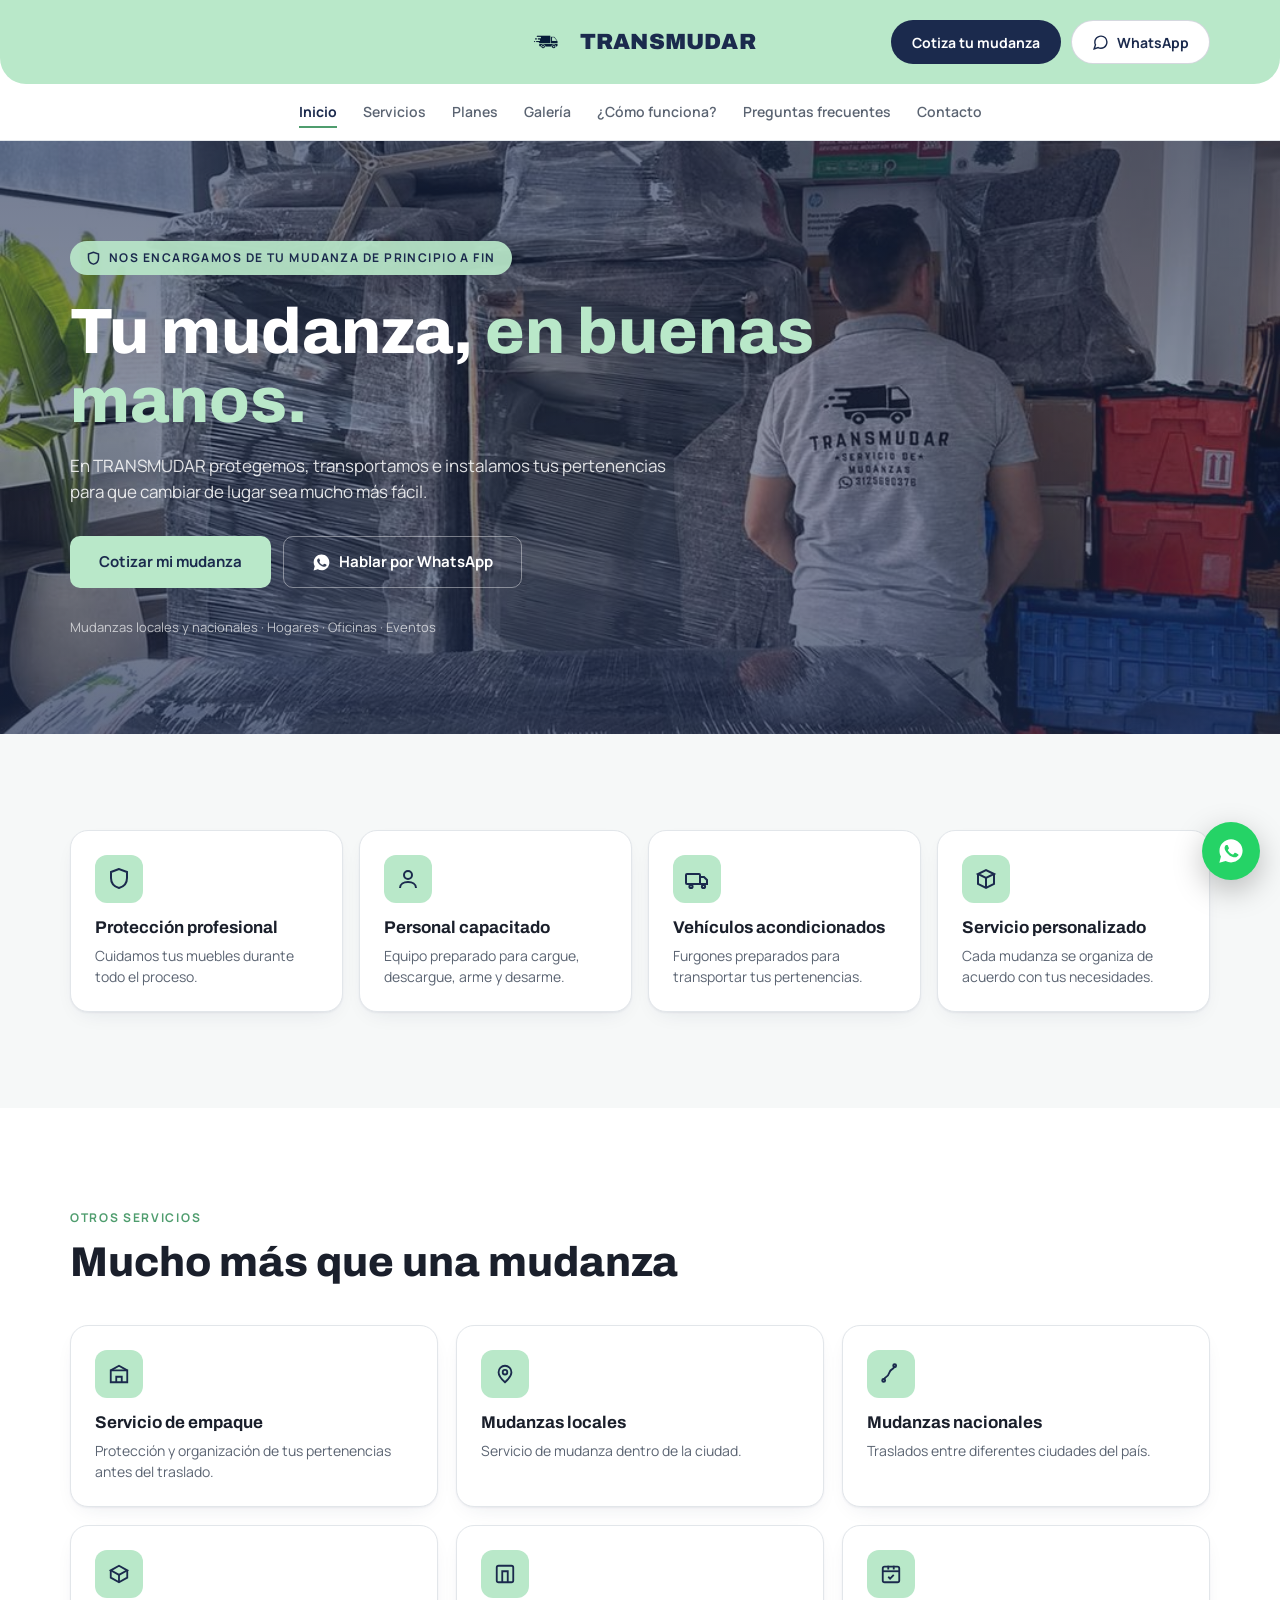
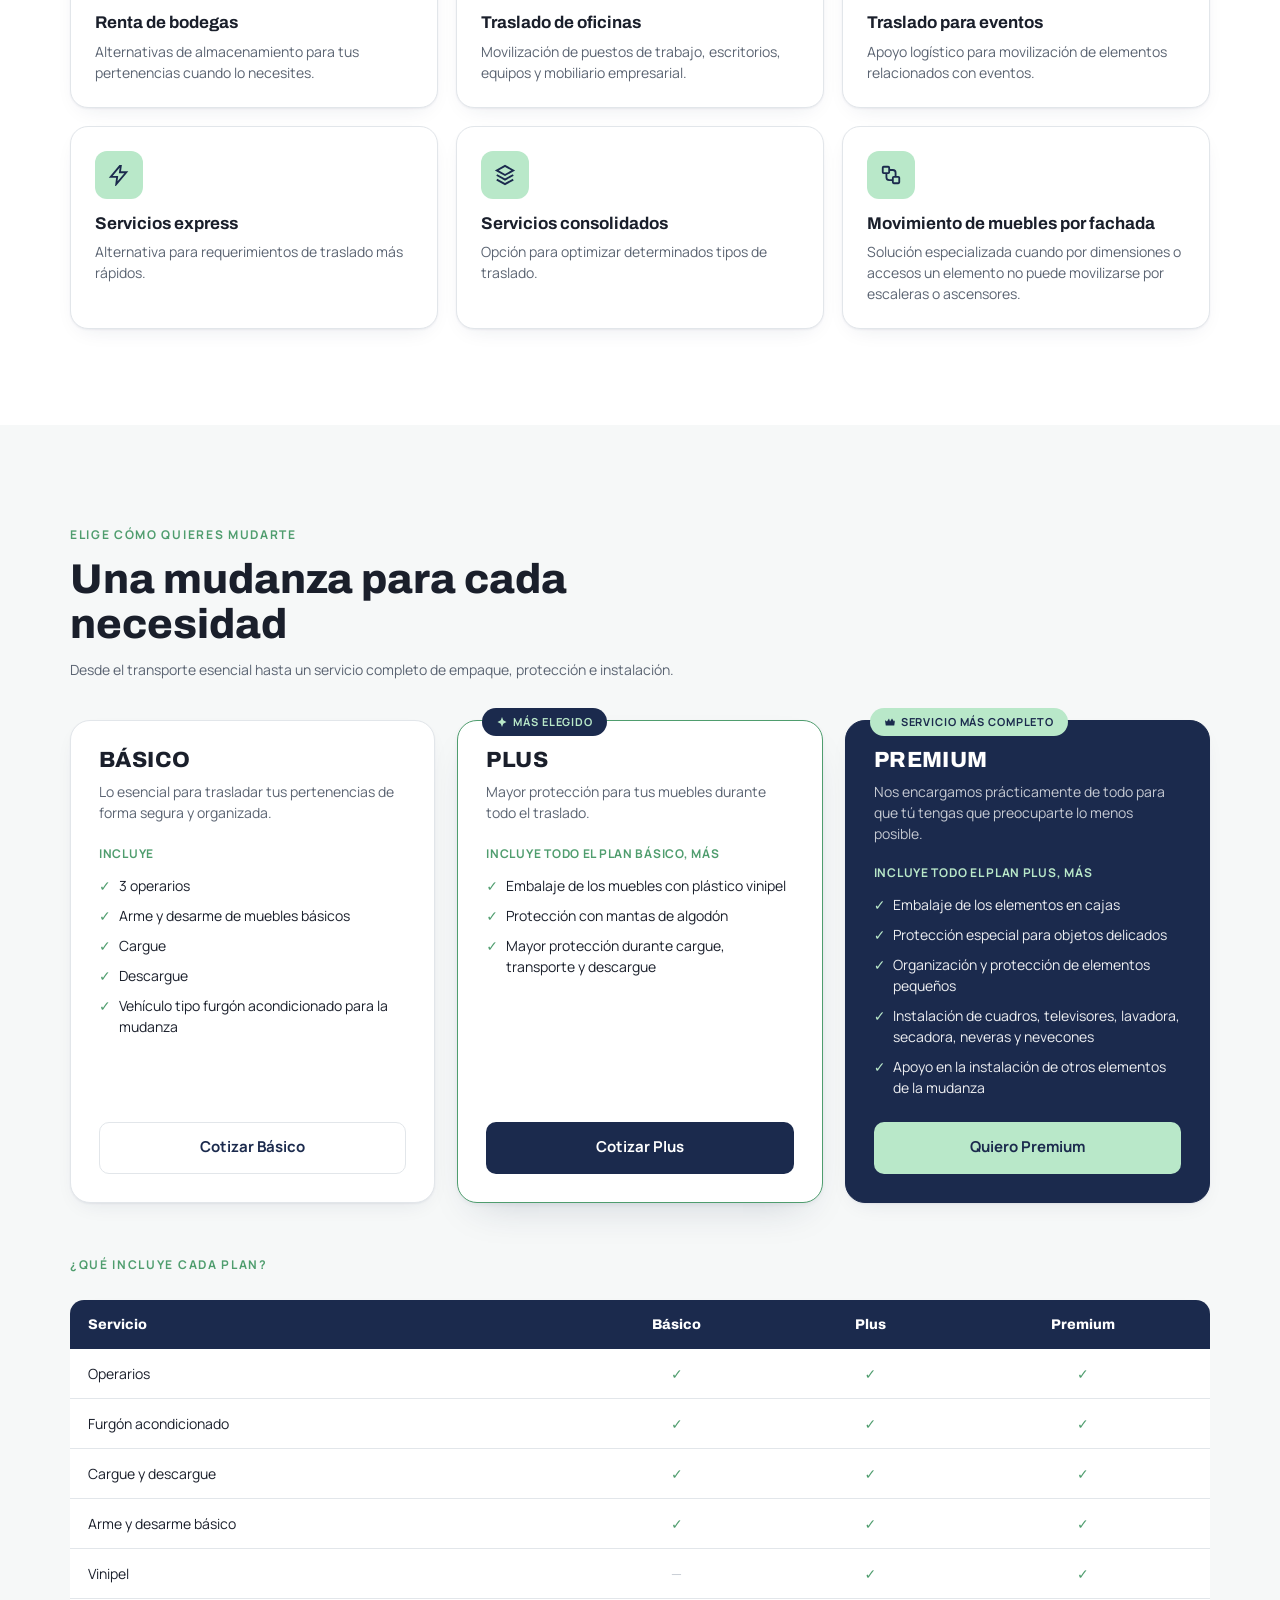
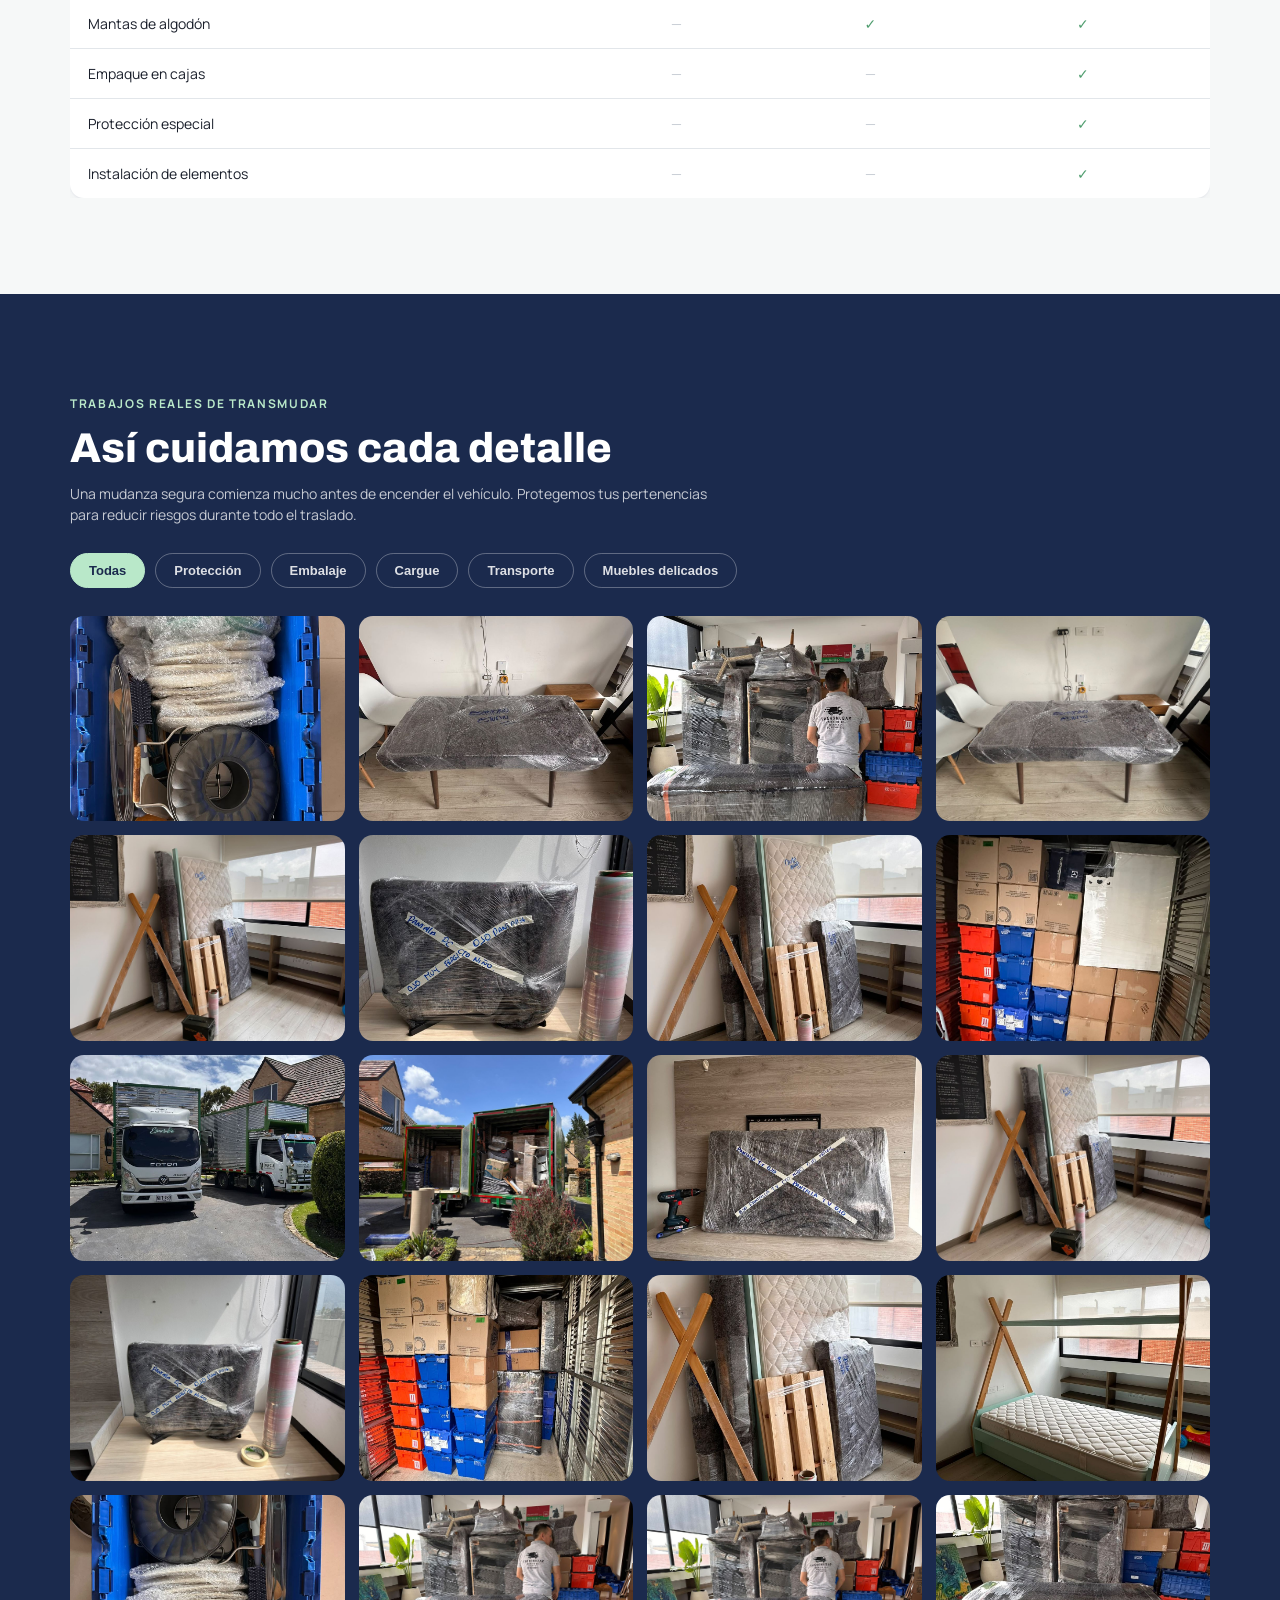
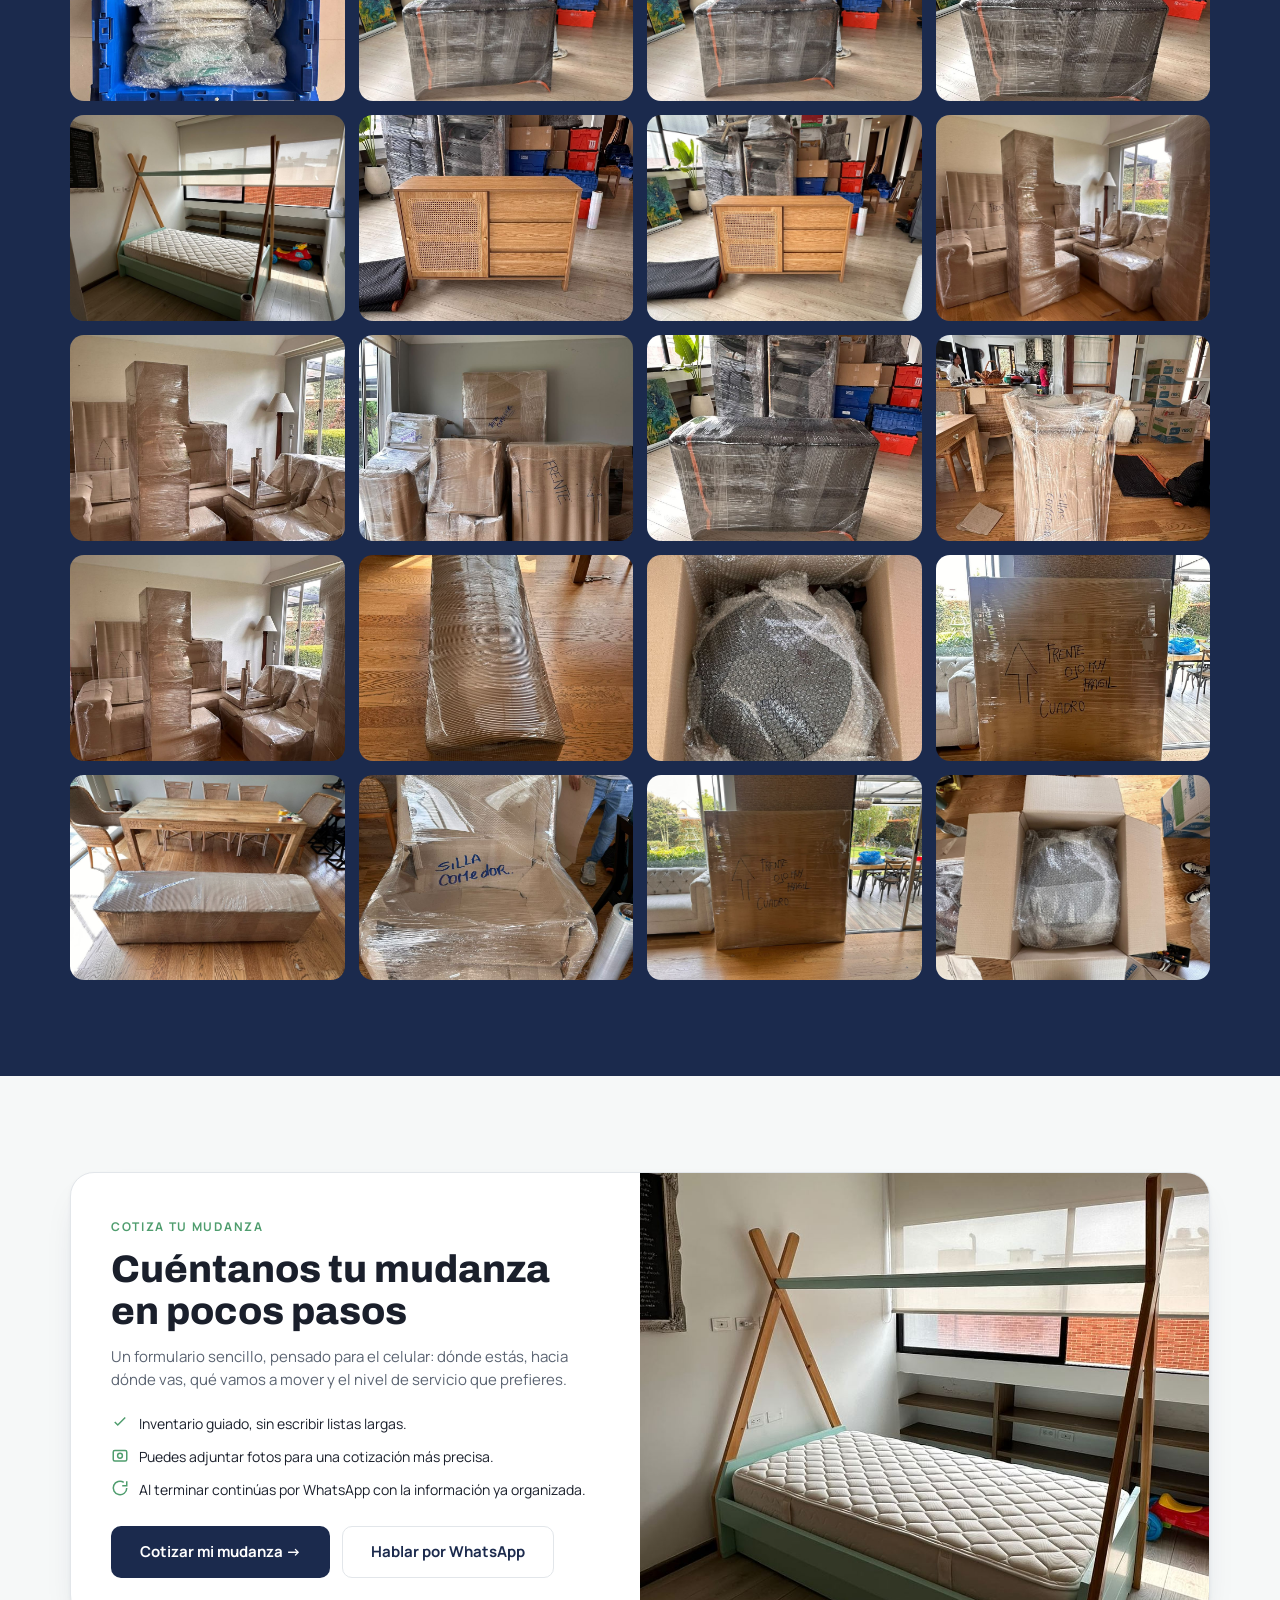
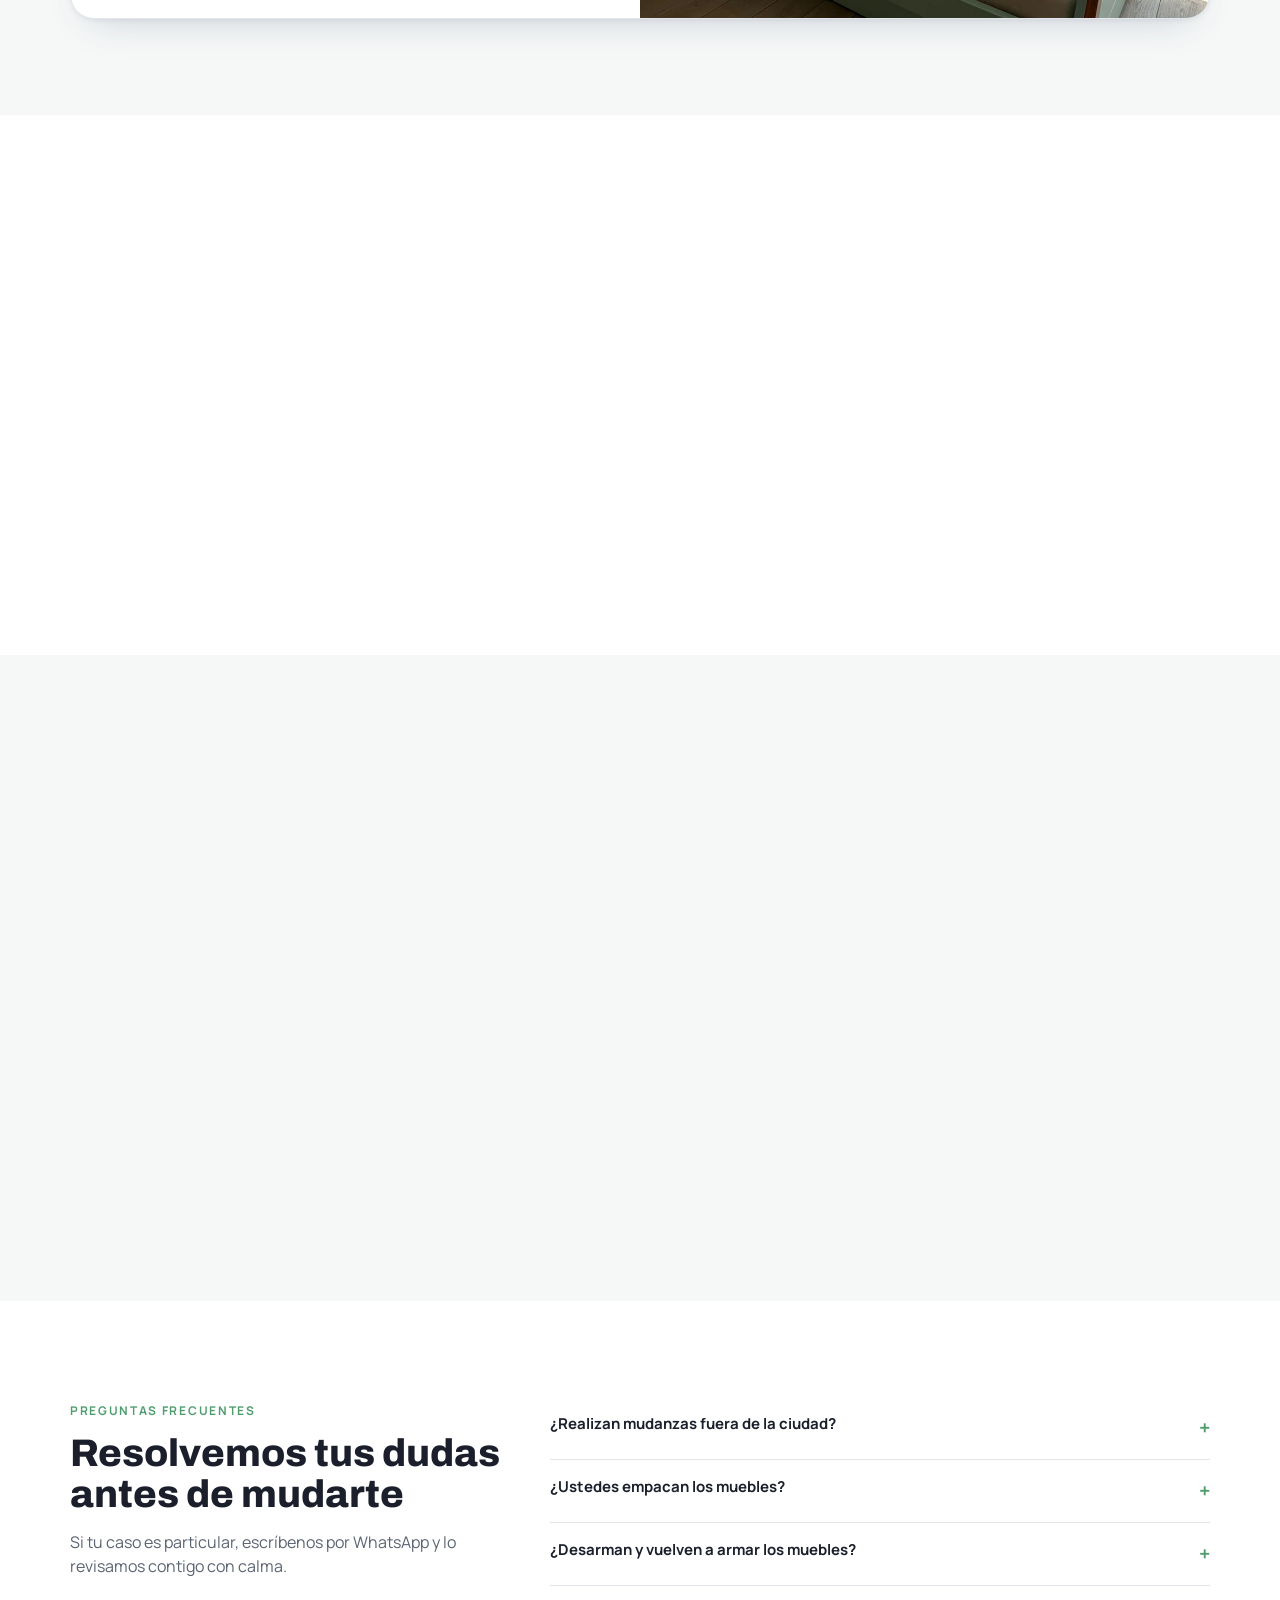
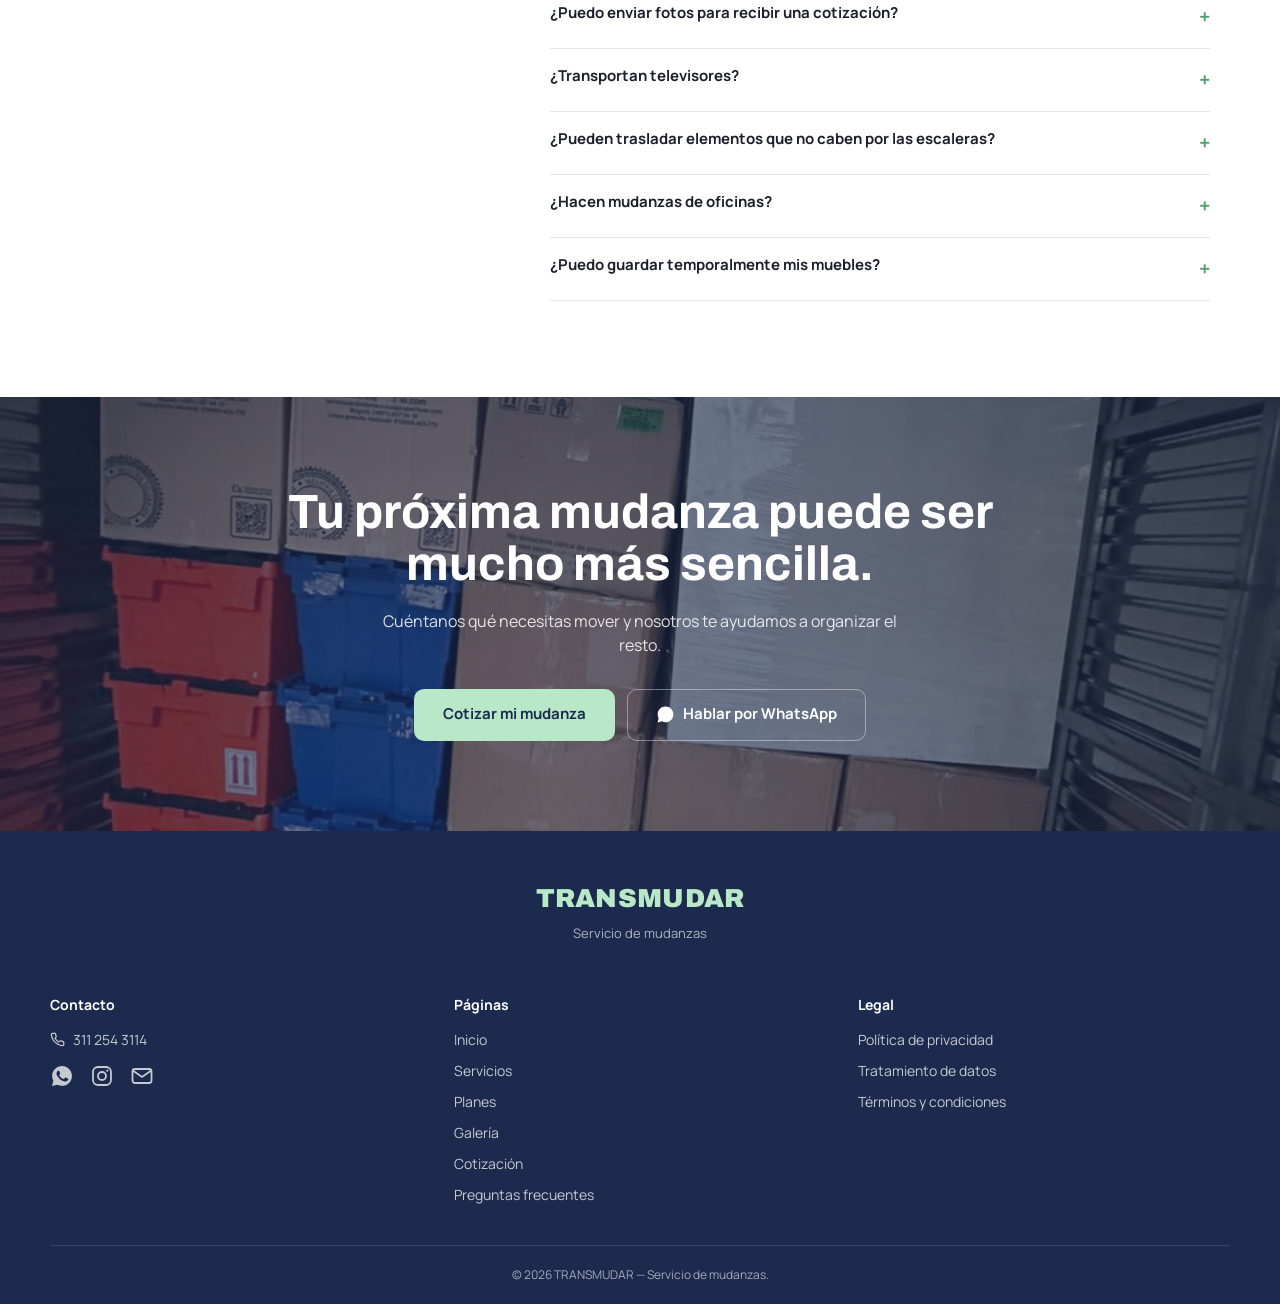
==== commit 40629609: "Add files via upload" ====
--- a/index.html
+++ b/index.html
@@ -5,9 +5,12 @@
 <meta name="viewport" content="width=device-width, initial-scale=1.0" />
 <title>TRANSMUDAR — Tu mudanza, en buenas manos</title>
 <meta name="description" content="TRANSMUDAR protege, transporta e instala tus pertenencias. Mudanzas locales y nacionales para hogares, oficinas y eventos. Cotiza en línea." />
+<link rel="canonical" href="https://trasmudar.com/" />
 <meta property="og:title" content="TRANSMUDAR — Servicio de mudanzas" />
 <meta property="og:description" content="Nos encargamos de tu mudanza de principio a fin: protección, transporte e instalación." />
 <meta property="og:type" content="website" />
+<meta property="og:url" content="https://trasmudar.com/" />
+<meta property="og:image" content="https://trasmudar.com/assets/logo-camion.png" />
 <link rel="icon" href="favicon.ico" />
 <link rel="stylesheet" href="assets/styles.css?v=2" />
 </head>
--- a/assets/styles.css
+++ b/assets/styles.css
@@ -322,6 +322,17 @@
 
 /* Form (cotizar) */
 .form-shell { max-width: 720px; margin: 0 auto; padding: 44px 20px 90px; }
+
+/* Pantalla de confirmacion tras enviar el formulario */
+.confirmacion-shell {
+  max-width: 560px; margin: 0 auto; padding: 90px 20px 110px; text-align: center;
+}
+.confirmacion-icono {
+  width: 76px; height: 76px; border-radius: 999px; background: var(--mint);
+  color: var(--navy); display: grid; place-items: center; margin: 0 auto 22px;
+}
+.confirmacion-shell h1 { font-size: clamp(1.8rem, 3.4vw, 2.4rem); }
+.confirmacion-texto { margin-top: 14px; color: var(--muted); font-size: 15px; line-height: 1.6; }
 .form-shell h1 { font-size: clamp(1.9rem, 3.6vw, 2.6rem); }
 .form-shell .sub { margin-top: 14px; color: var(--muted); }
 
@@ -331,7 +342,23 @@
 .wizard-progress-bar { height: 5px; background: var(--border); border-radius: 999px; overflow: hidden; }
 .wizard-progress-fill { height: 100%; background: var(--navy); border-radius: 999px; transition: width .3s ease; }
 
-.wizard-card { background: var(--card); border: 1px solid var(--border); border-radius: 20px; padding: 30px; margin-top: 22px; box-shadow: var(--shadow-soft); }
+.wizard-card { position: relative; background: var(--card); border: 1px solid var(--border); border-radius: 20px; padding: 30px; margin-top: 22px; box-shadow: var(--shadow-soft); }
+
+/* Capa de "Enviando..." sobre el formulario */
+.wizard-loading {
+  position: absolute; inset: 0; z-index: 5; border-radius: 20px;
+  background: rgba(255,255,255,.94);
+  display: flex; flex-direction: column; align-items: center; justify-content: center; gap: 16px;
+}
+.wizard-loading[hidden] { display: none; }
+.wizard-loading p { font-weight: 700; color: var(--navy); font-size: 15px; }
+.spinner {
+  width: 40px; height: 40px; border-radius: 999px;
+  border: 4px solid var(--border); border-top-color: var(--mint-deep);
+  animation: girar .8s linear infinite;
+}
+@keyframes girar { to { transform: rotate(360deg); } }
+@media (prefers-reduced-motion: reduce) { .spinner { animation-duration: 2s; } }
 @media (max-width: 480px) {
   .wizard-card { padding: 20px 16px; }
   .form-shell { padding-left: 14px; padding-right: 14px; }
@@ -376,6 +403,17 @@
 
 /* Inventario con contadores */
 .inv-titulo { margin-top: 28px; font-size: 12px; font-weight: 700; text-transform: uppercase; letter-spacing: .06em; color: var(--mint-deep); }
+
+/* Lista de televisores */
+.tv-lista { display: flex; flex-direction: column; gap: 8px; margin-top: 12px; }
+.tv-fila {
+  display: flex; align-items: center; justify-content: space-between; gap: 10px;
+  border: 1px solid var(--border); border-radius: 10px; padding: 10px 12px; font-size: 14px;
+}
+.tv-fila .tv-quitar {
+  background: none; border: none; color: #c3535a; cursor: pointer; font-size: 18px; line-height: 1; padding: 0 4px;
+}
+.tv-form { border: 1px solid var(--border); border-radius: 12px; padding: 16px; margin-top: 14px; background: var(--surface); }
 .inv-grid { display: grid; gap: 10px; grid-template-columns: 1fr; margin-top: 12px; }
 @media (min-width: 640px) { .inv-grid { grid-template-columns: 1fr 1fr; } }
 .inv-item {
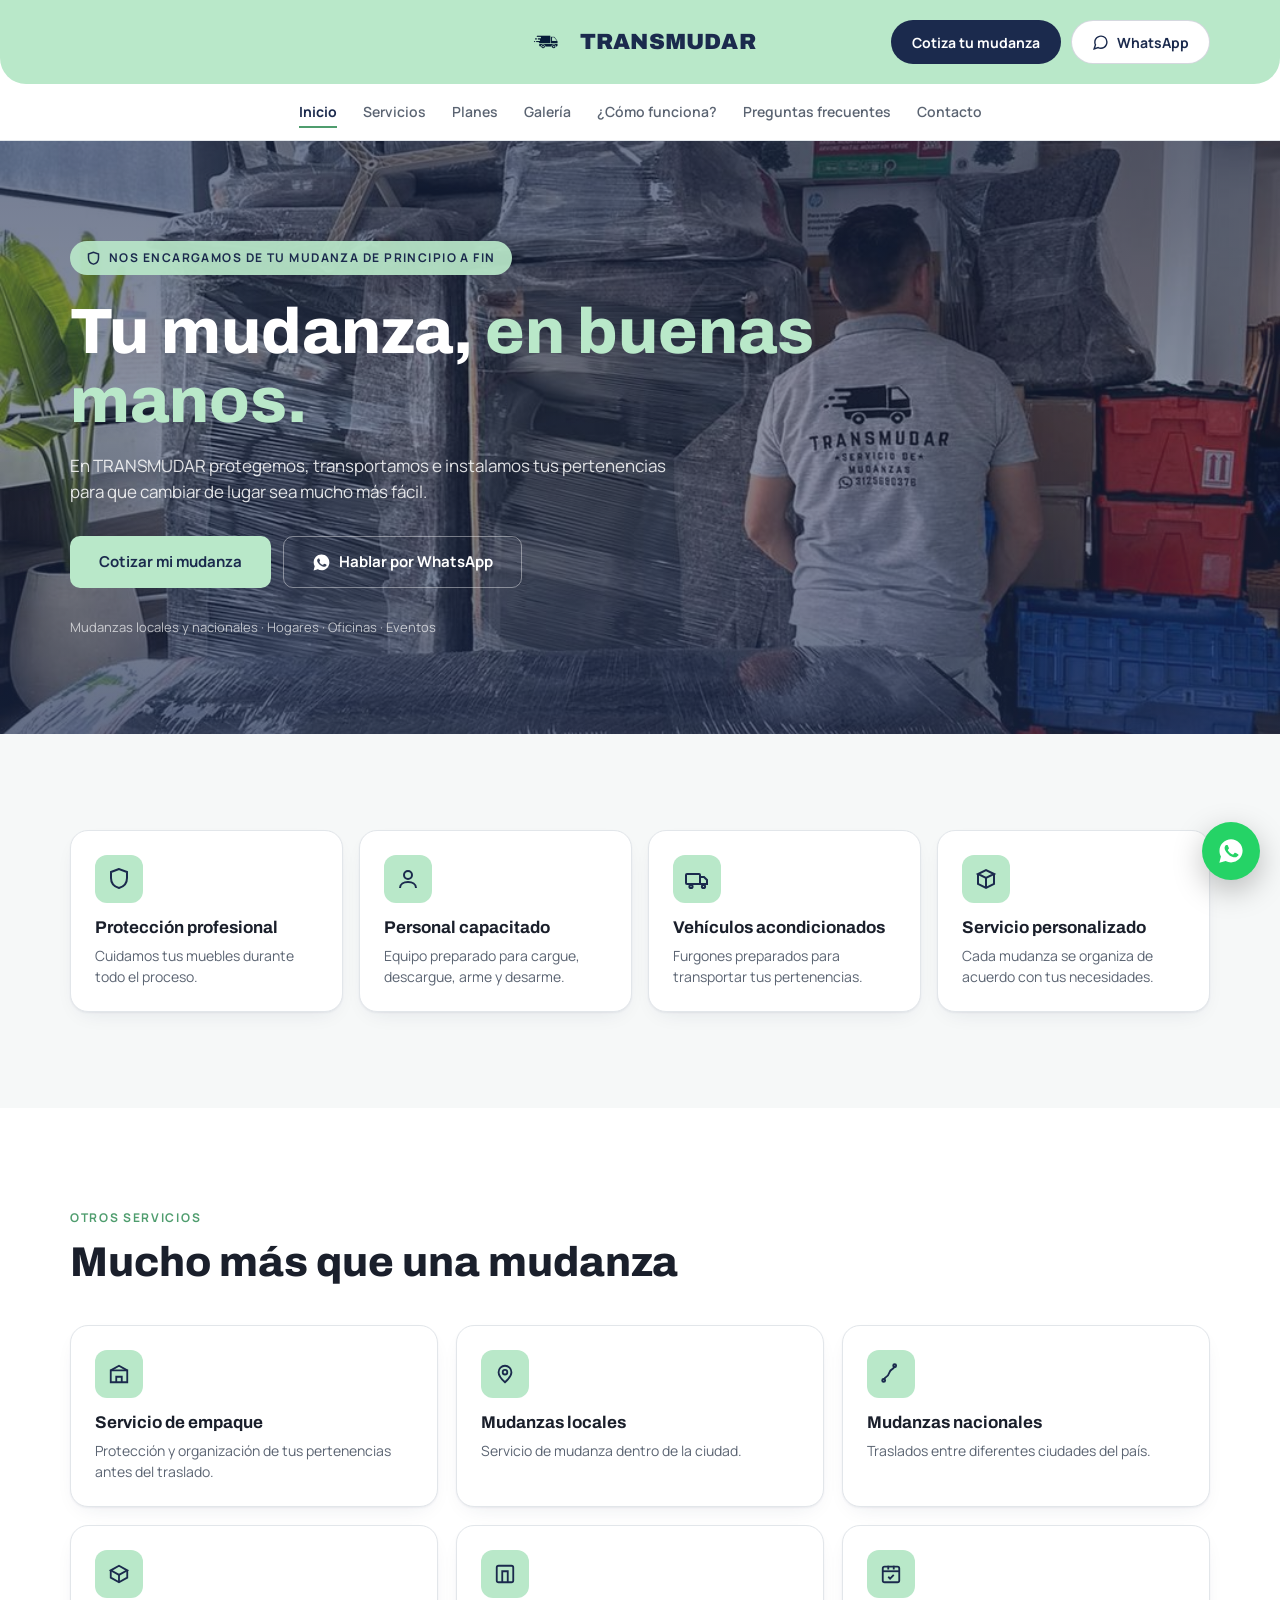
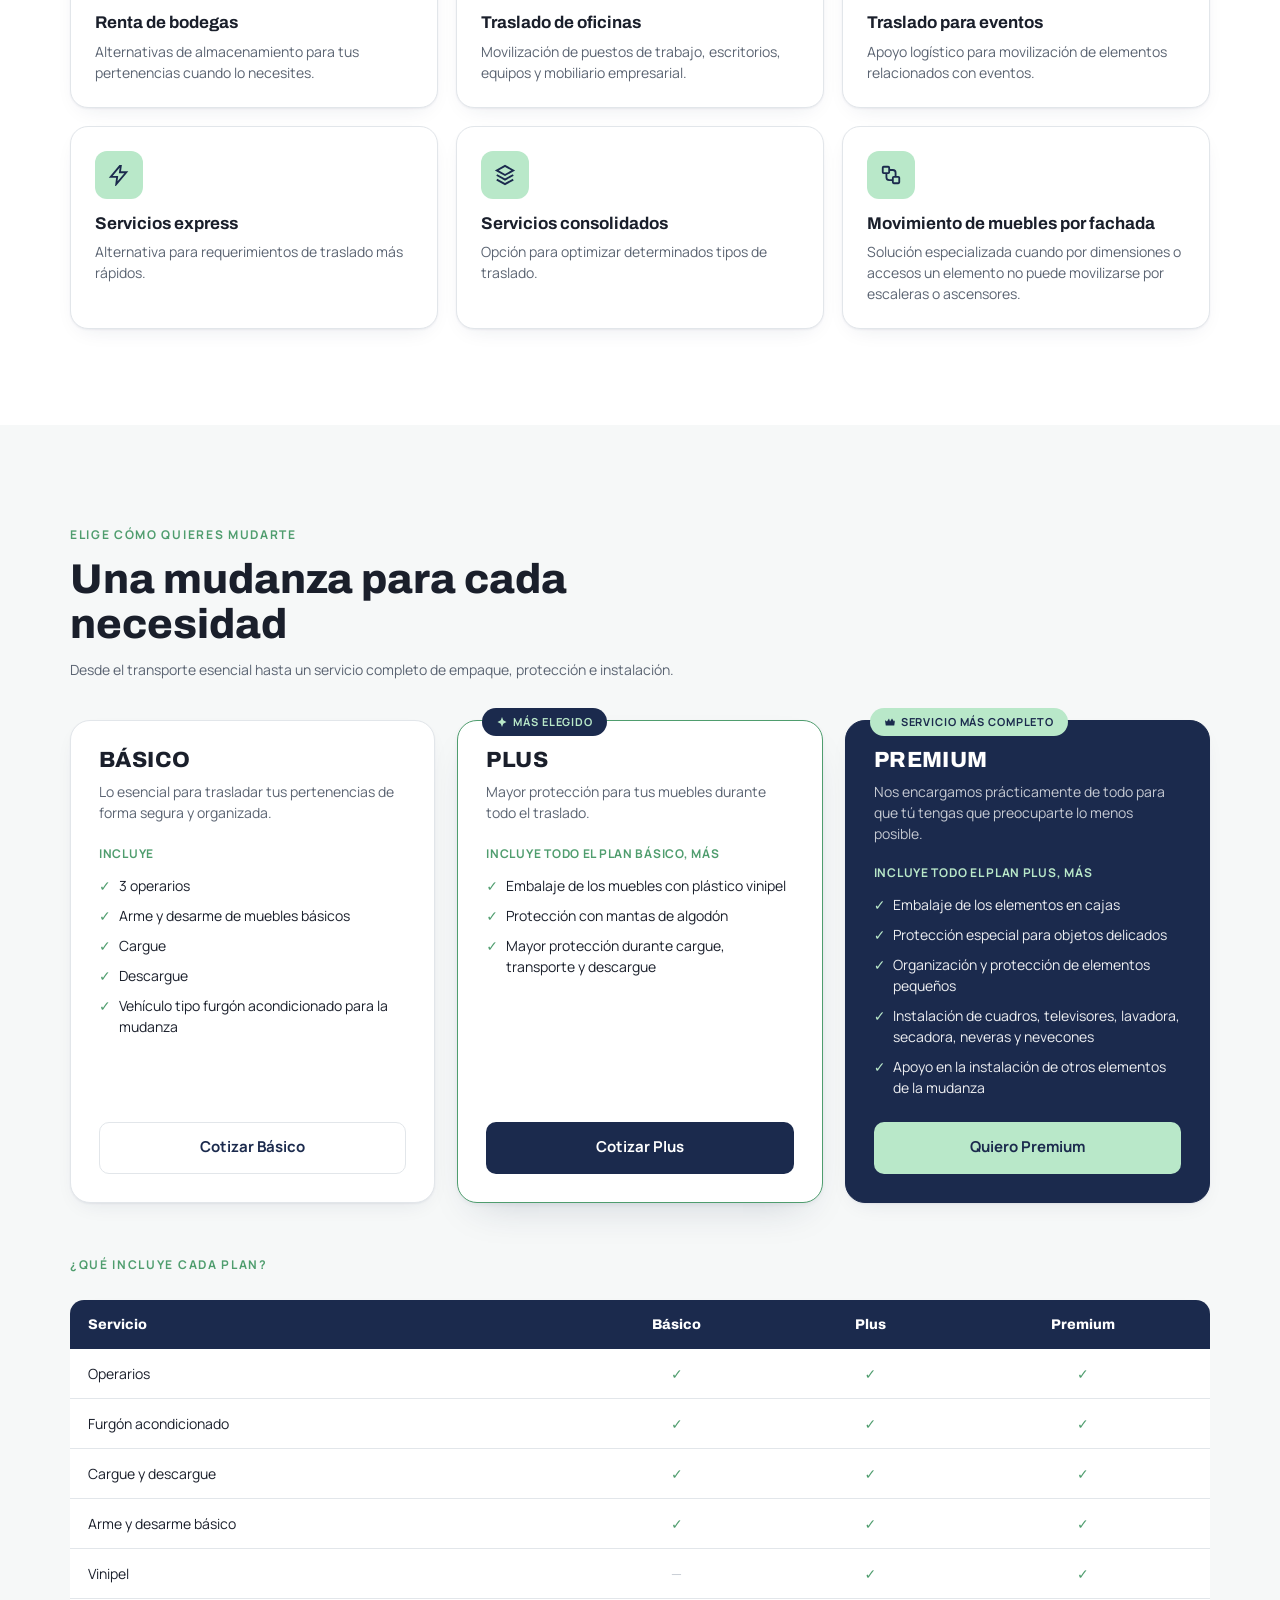
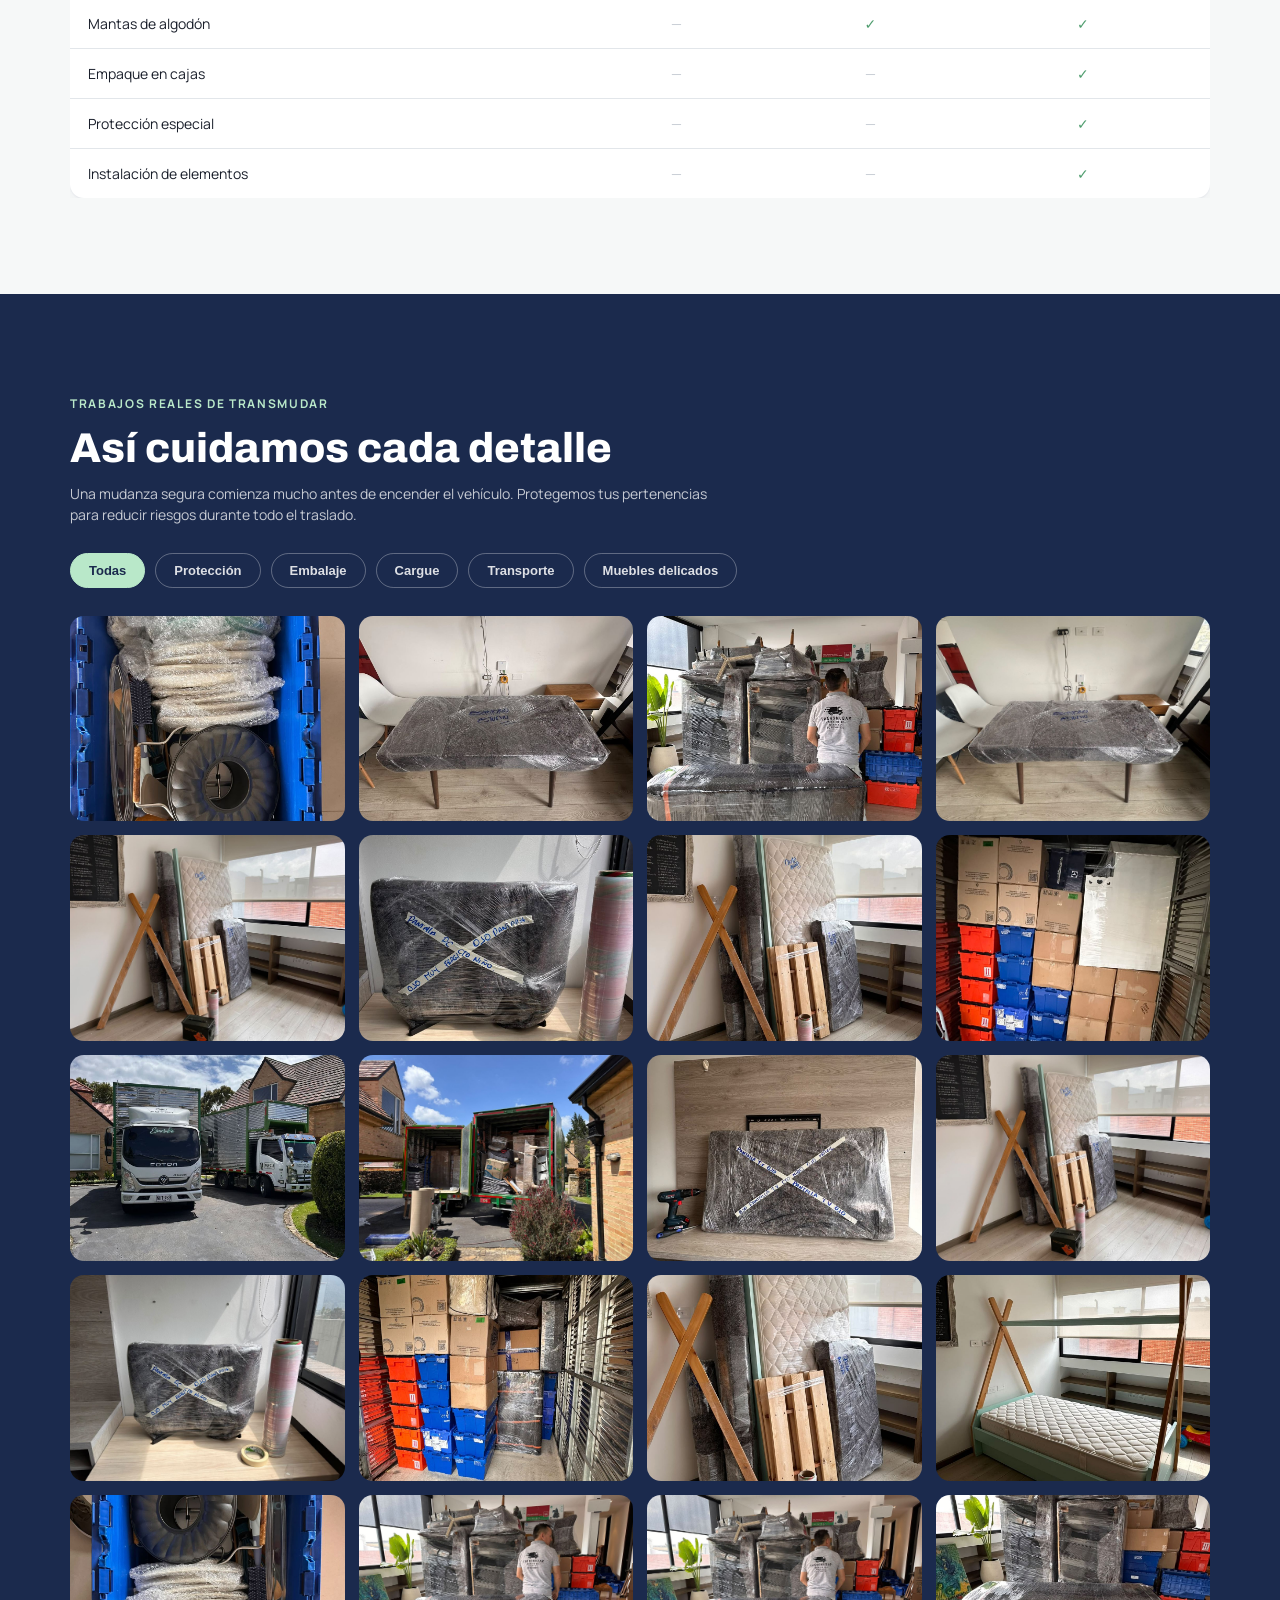
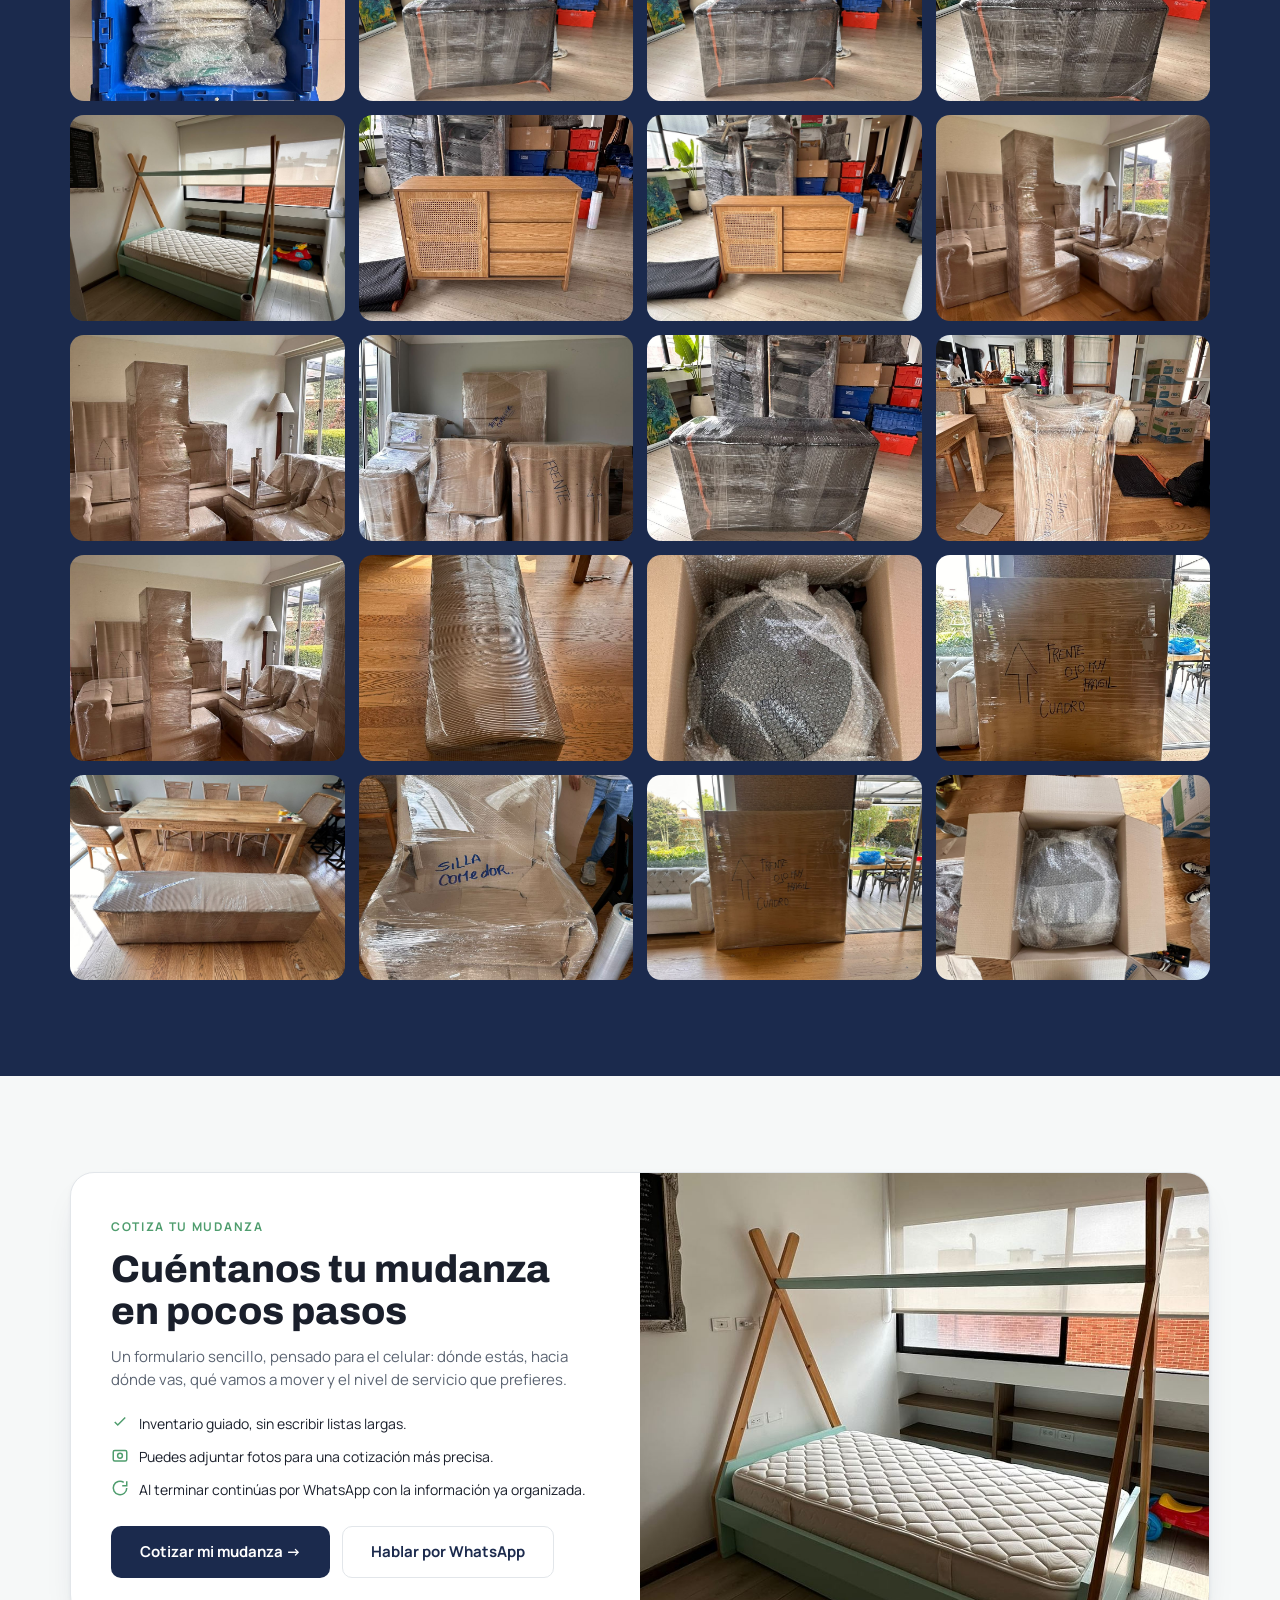
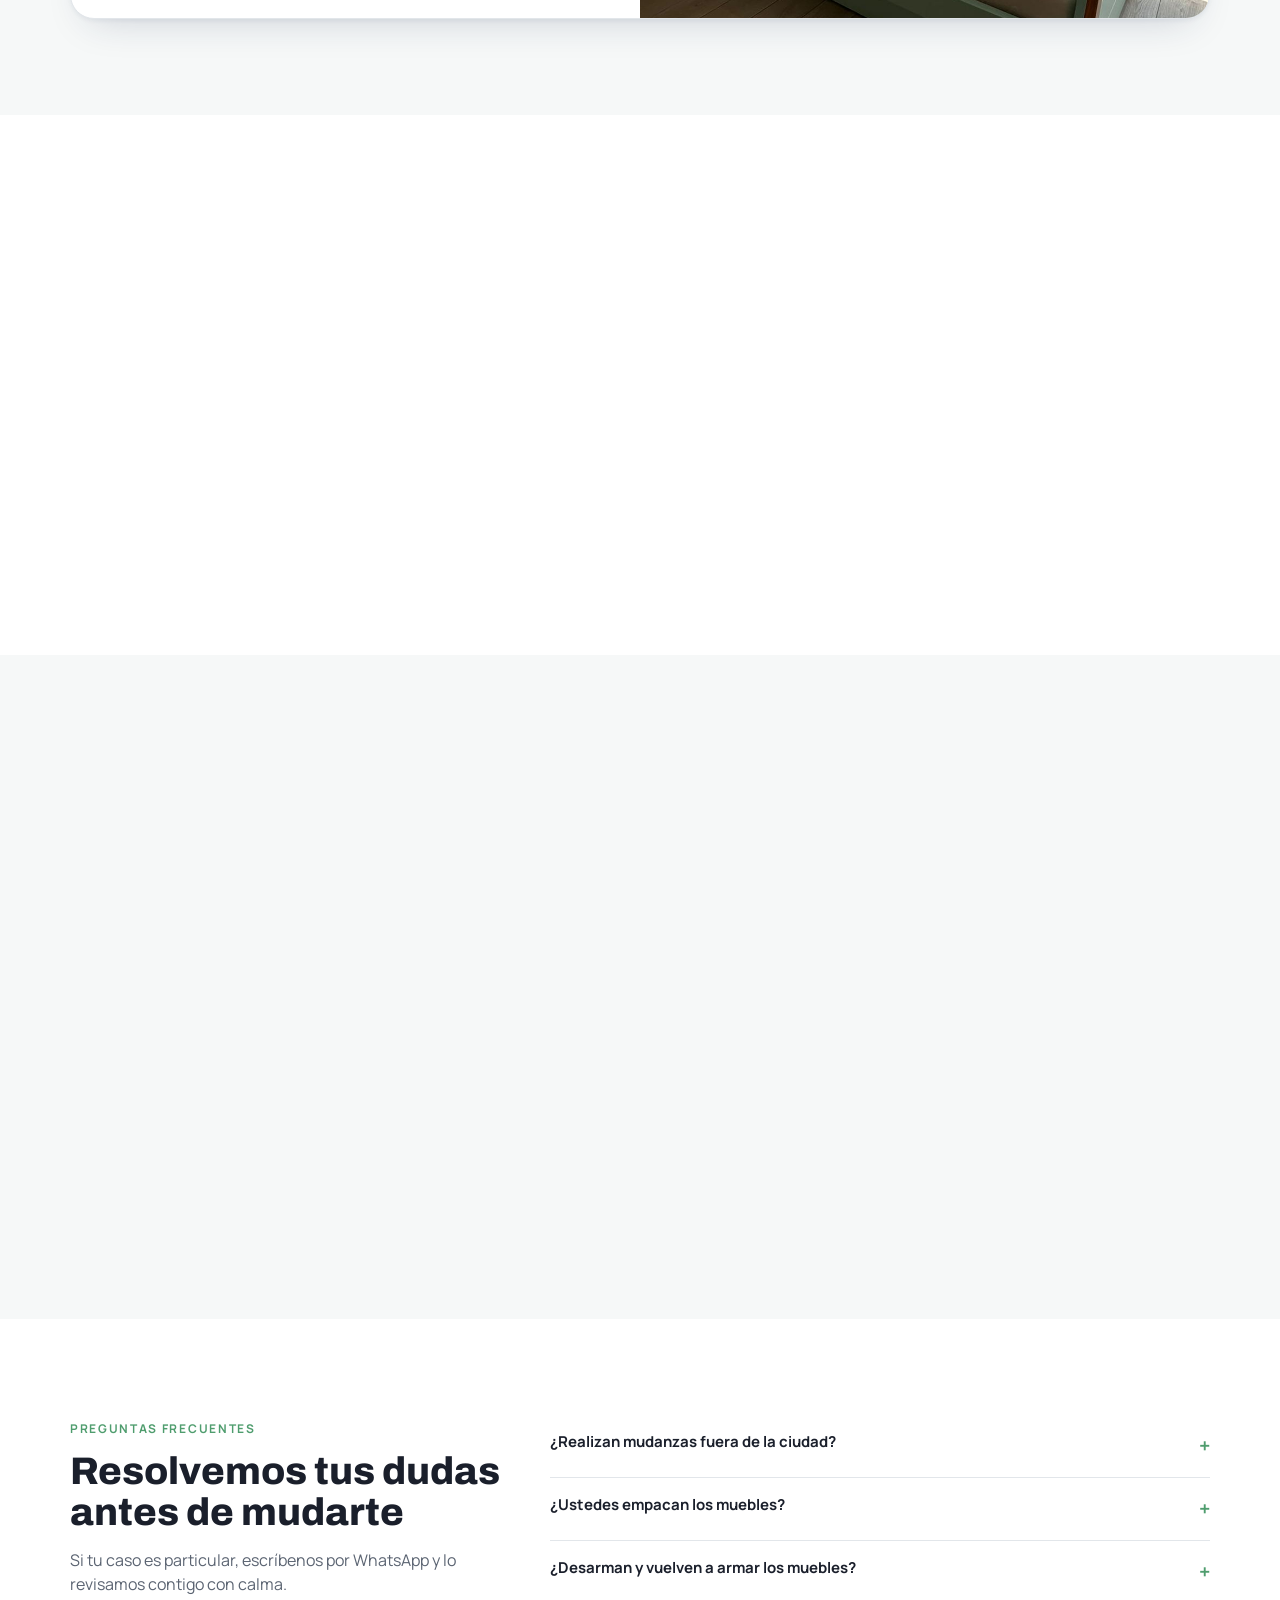
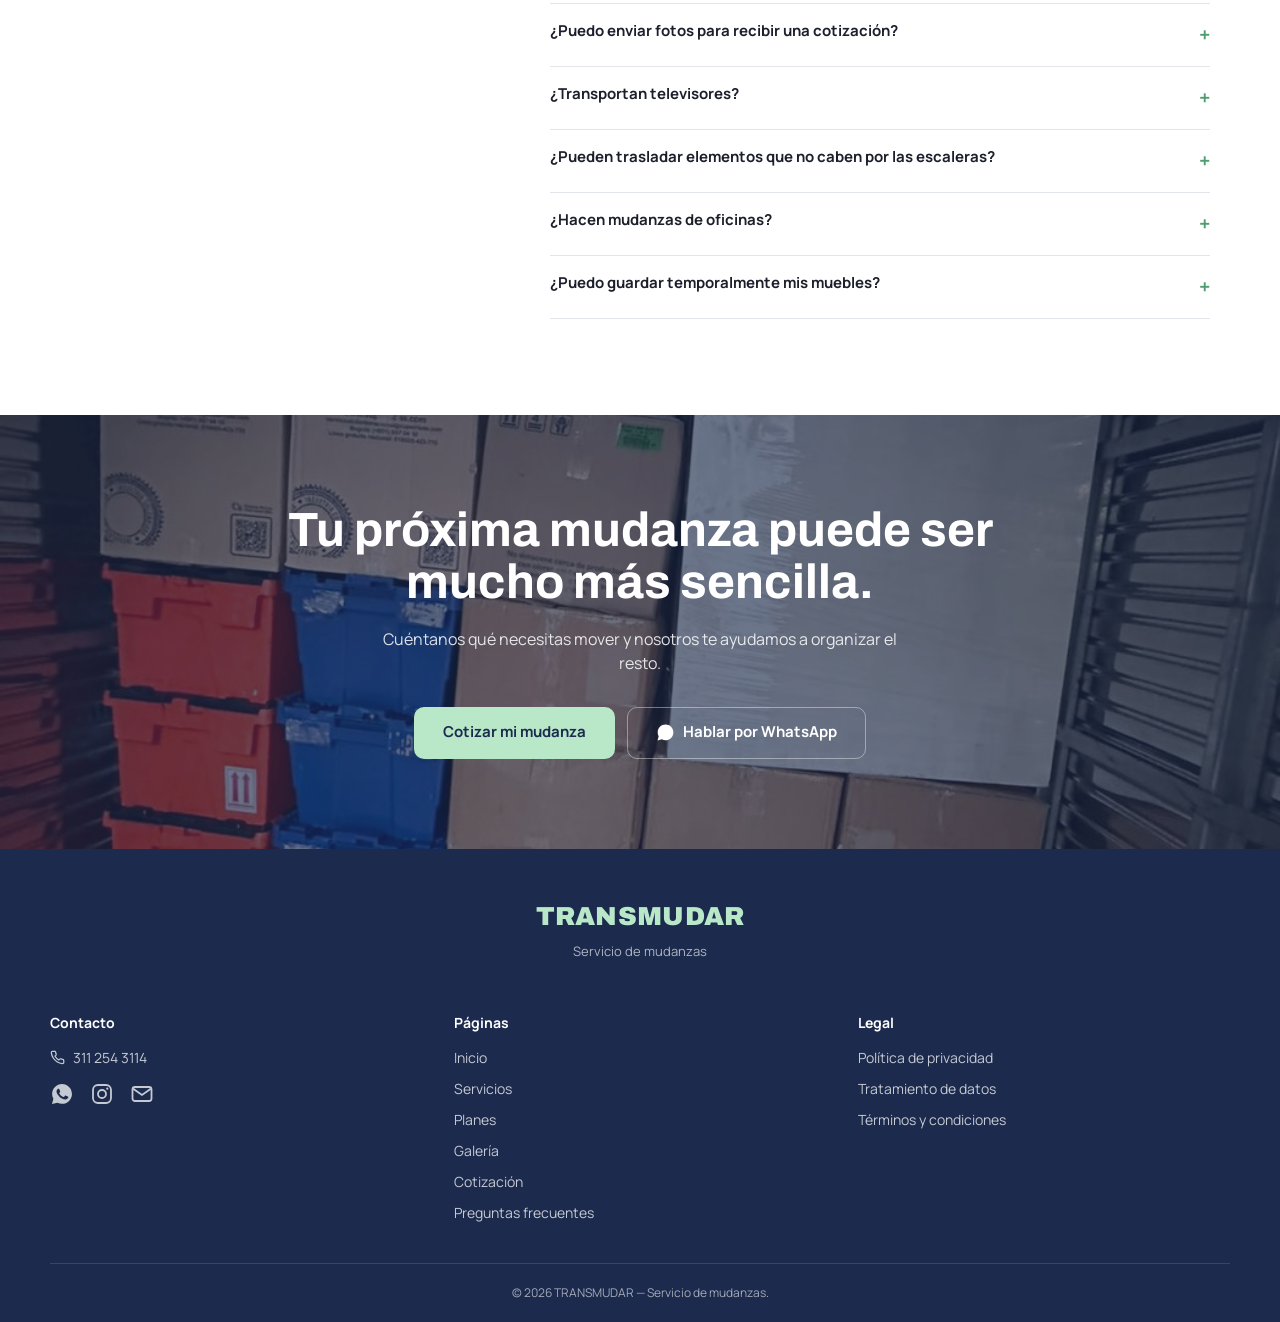
==== commit 611569c6: "Add files via upload" ====
--- a/index.html
+++ b/index.html
@@ -277,26 +277,26 @@
     <div class="reveal" style="max-width:640px;">
       <p class="eyebrow">Testimonios</p>
       <h2 style="font-size:clamp(1.8rem,3.6vw,2.6rem); font-weight:800; margin-top:12px;">Clientes que ya se mudaron con nosotros</h2>
-      <p style="margin-top:14px; color:var(--muted);">Estamos recopilando las experiencias de nuestros clientes. Muy pronto encontrarás aquí sus testimonios reales.</p>
+      <p style="margin-top:14px; color:var(--muted);">Esto es lo que dicen quienes ya confiaron en nosotros para su mudanza.</p>
     </div>
     <ul class="grid-3" style="margin-top:36px;">
       <li class="testi-card reveal">
         <svg width="26" height="26" viewBox="0 0 24 24" fill="none" stroke="currentColor" stroke-width="2" style="color:var(--mint-deep);"><path d="M7 8c-2 0-3.5 1.6-3.5 4S5 16 7 16c.3 2-1 3.4-3 4"/><path d="M17 8c-2 0-3.5 1.6-3.5 4s1.5 4 3.5 4c.3 2-1 3.4-3 4"/></svg>
-        <p>Testimonio pendiente de publicación. Este espacio está reservado para el comentario de un cliente real de TRANSMUDAR.</p>
-        <p class="nombre">Espacio disponible</p>
-        <p class="detalle">Mudanza de apartamento</p>
+        <p>Muy buen servicio. Fueron puntuales, cuidadosos con los muebles y dejaron todo organizado en el nuevo apartamento. Me gustó especialmente cómo protegieron el televisor y los muebles grandes. Los volvería a contratar.</p>
+        <p class="nombre">Cliente residencial</p>
+        <p class="detalle">Bogotá</p>
       </li>
       <li class="testi-card reveal">
         <svg width="26" height="26" viewBox="0 0 24 24" fill="none" stroke="currentColor" stroke-width="2" style="color:var(--mint-deep);"><path d="M7 8c-2 0-3.5 1.6-3.5 4S5 16 7 16c.3 2-1 3.4-3 4"/><path d="M17 8c-2 0-3.5 1.6-3.5 4s1.5 4 3.5 4c.3 2-1 3.4-3 4"/></svg>
-        <p>Testimonio pendiente de publicación. Este espacio está reservado para el comentario de un cliente real de TRANSMUDAR.</p>
-        <p class="nombre">Espacio disponible</p>
-        <p class="detalle">Traslado de oficina</p>
+        <p>Contratamos el servicio para una mudanza dentro de Bogotá y todo salió muy bien. El equipo llegó a la hora acordada, fueron muy amables y el proceso fue mucho más rápido de lo que esperábamos. Ningún mueble llegó golpeado.</p>
+        <p class="nombre">Cliente</p>
+        <p class="detalle">Servicio Plus</p>
       </li>
       <li class="testi-card reveal">
         <svg width="26" height="26" viewBox="0 0 24 24" fill="none" stroke="currentColor" stroke-width="2" style="color:var(--mint-deep);"><path d="M7 8c-2 0-3.5 1.6-3.5 4S5 16 7 16c.3 2-1 3.4-3 4"/><path d="M17 8c-2 0-3.5 1.6-3.5 4s1.5 4 3.5 4c.3 2-1 3.4-3 4"/></svg>
-        <p>Testimonio pendiente de publicación. Este espacio está reservado para el comentario de un cliente real de TRANSMUDAR.</p>
-        <p class="nombre">Espacio disponible</p>
-        <p class="detalle">Mudanza nacional</p>
+        <p>Tenía bastante preocupación porque llevaba varios elementos delicados, pero los embalaron muy bien y estuvieron pendientes de todo durante el traslado. La atención por WhatsApp también fue rápida y clara desde la cotización.</p>
+        <p class="nombre">Cliente</p>
+        <p class="detalle">Servicio Premium</p>
       </li>
     </ul>
   </div>
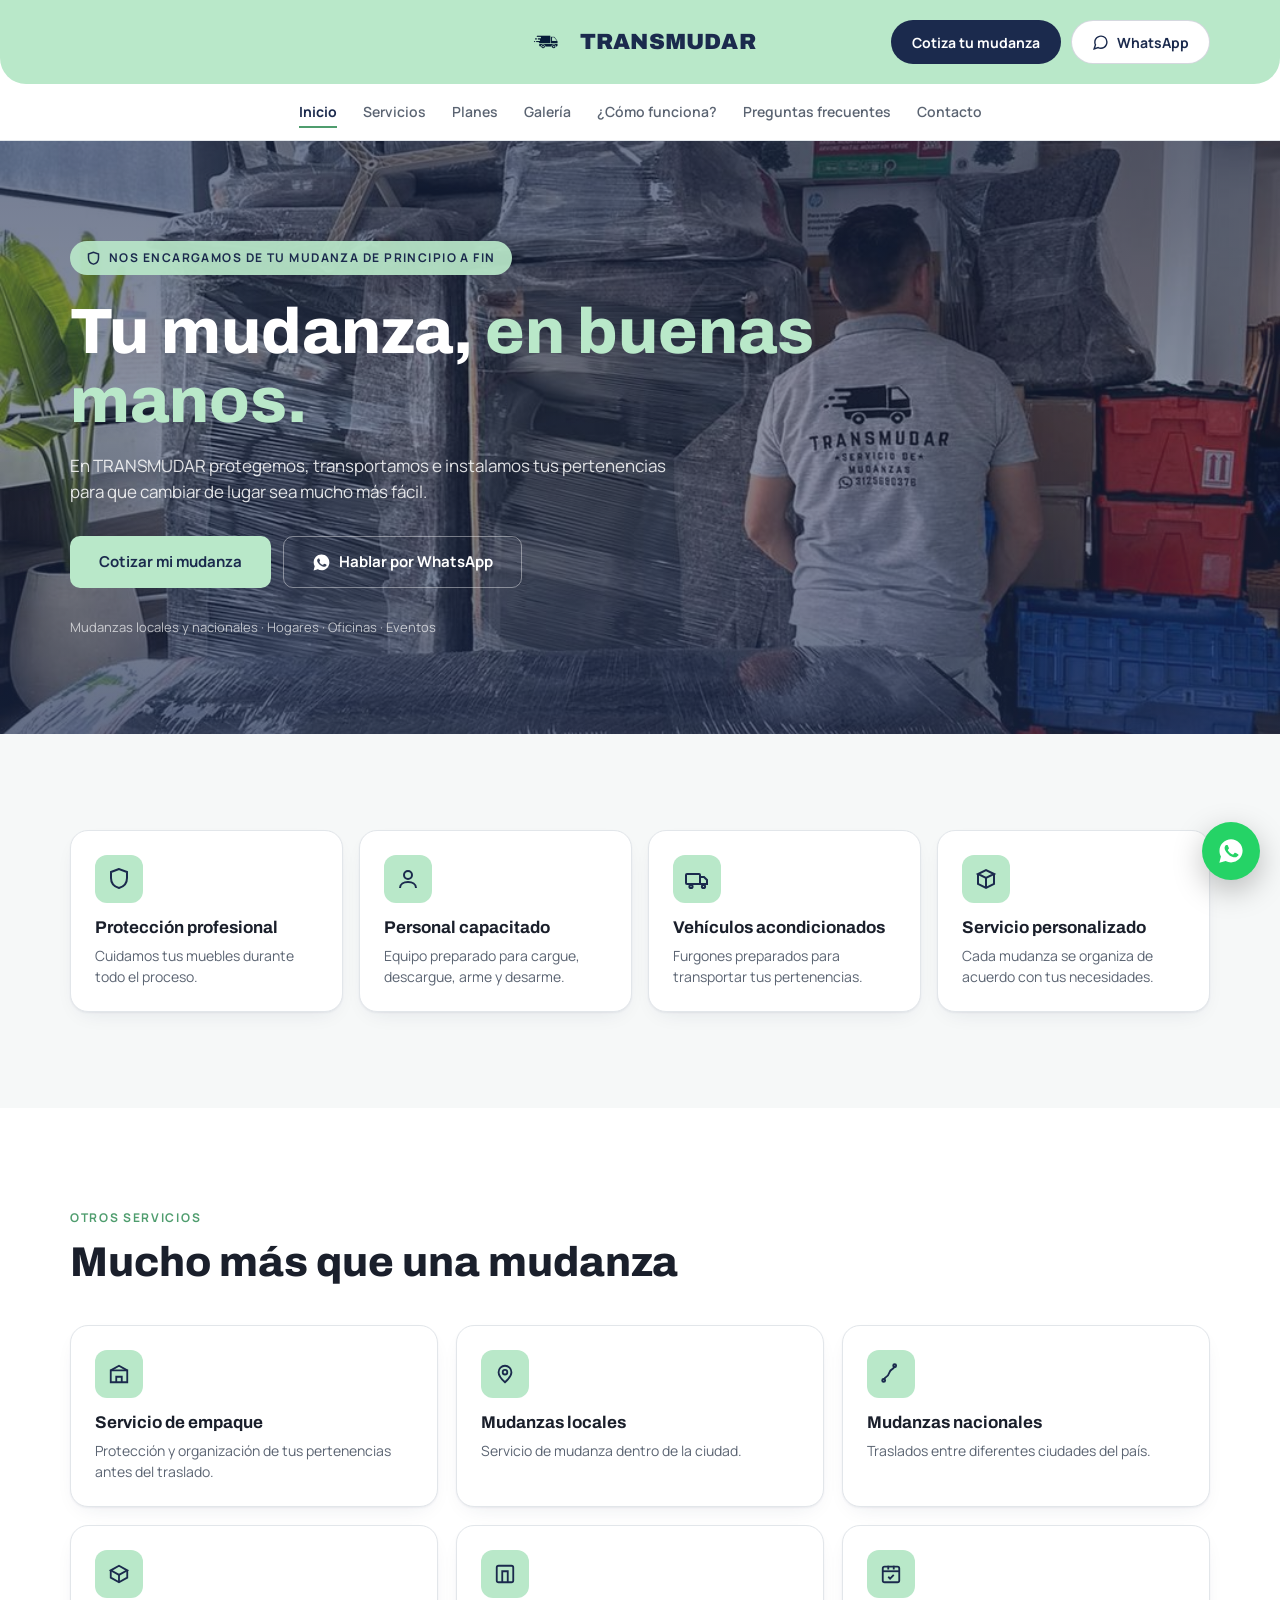
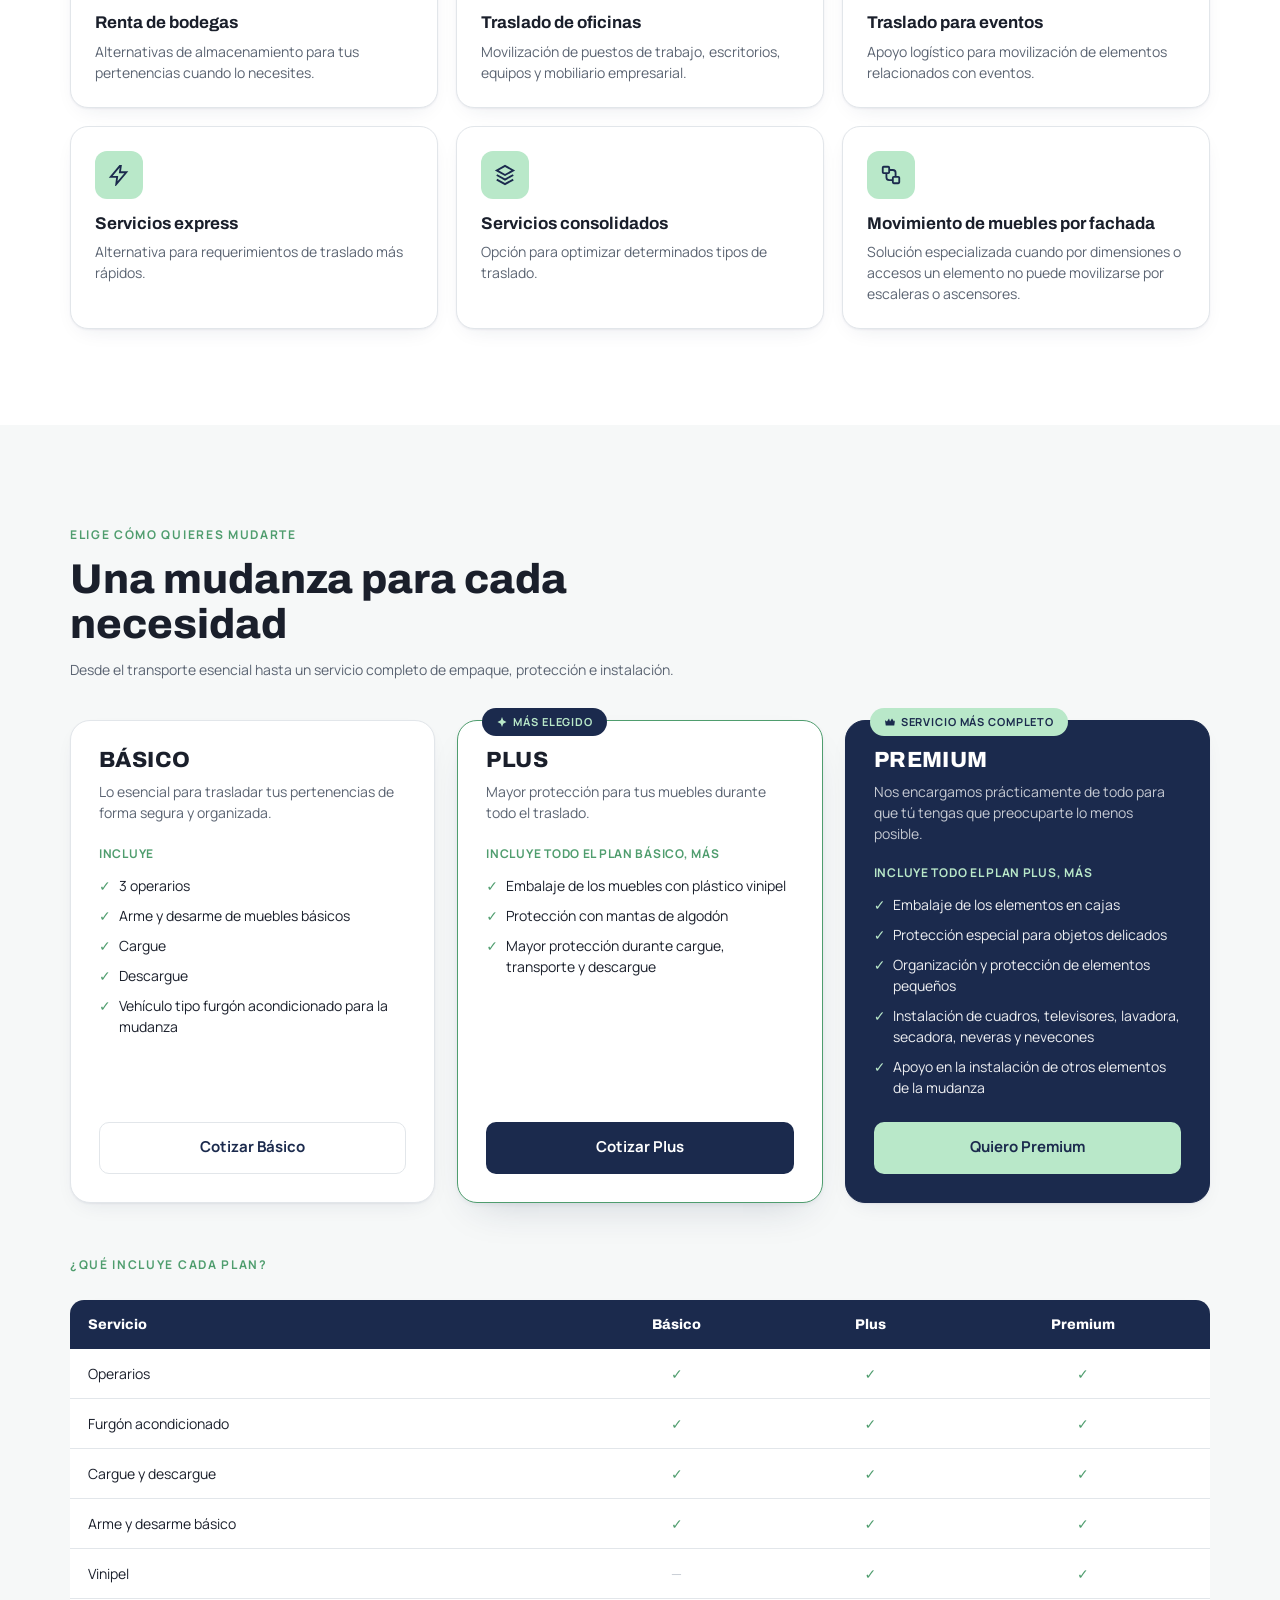
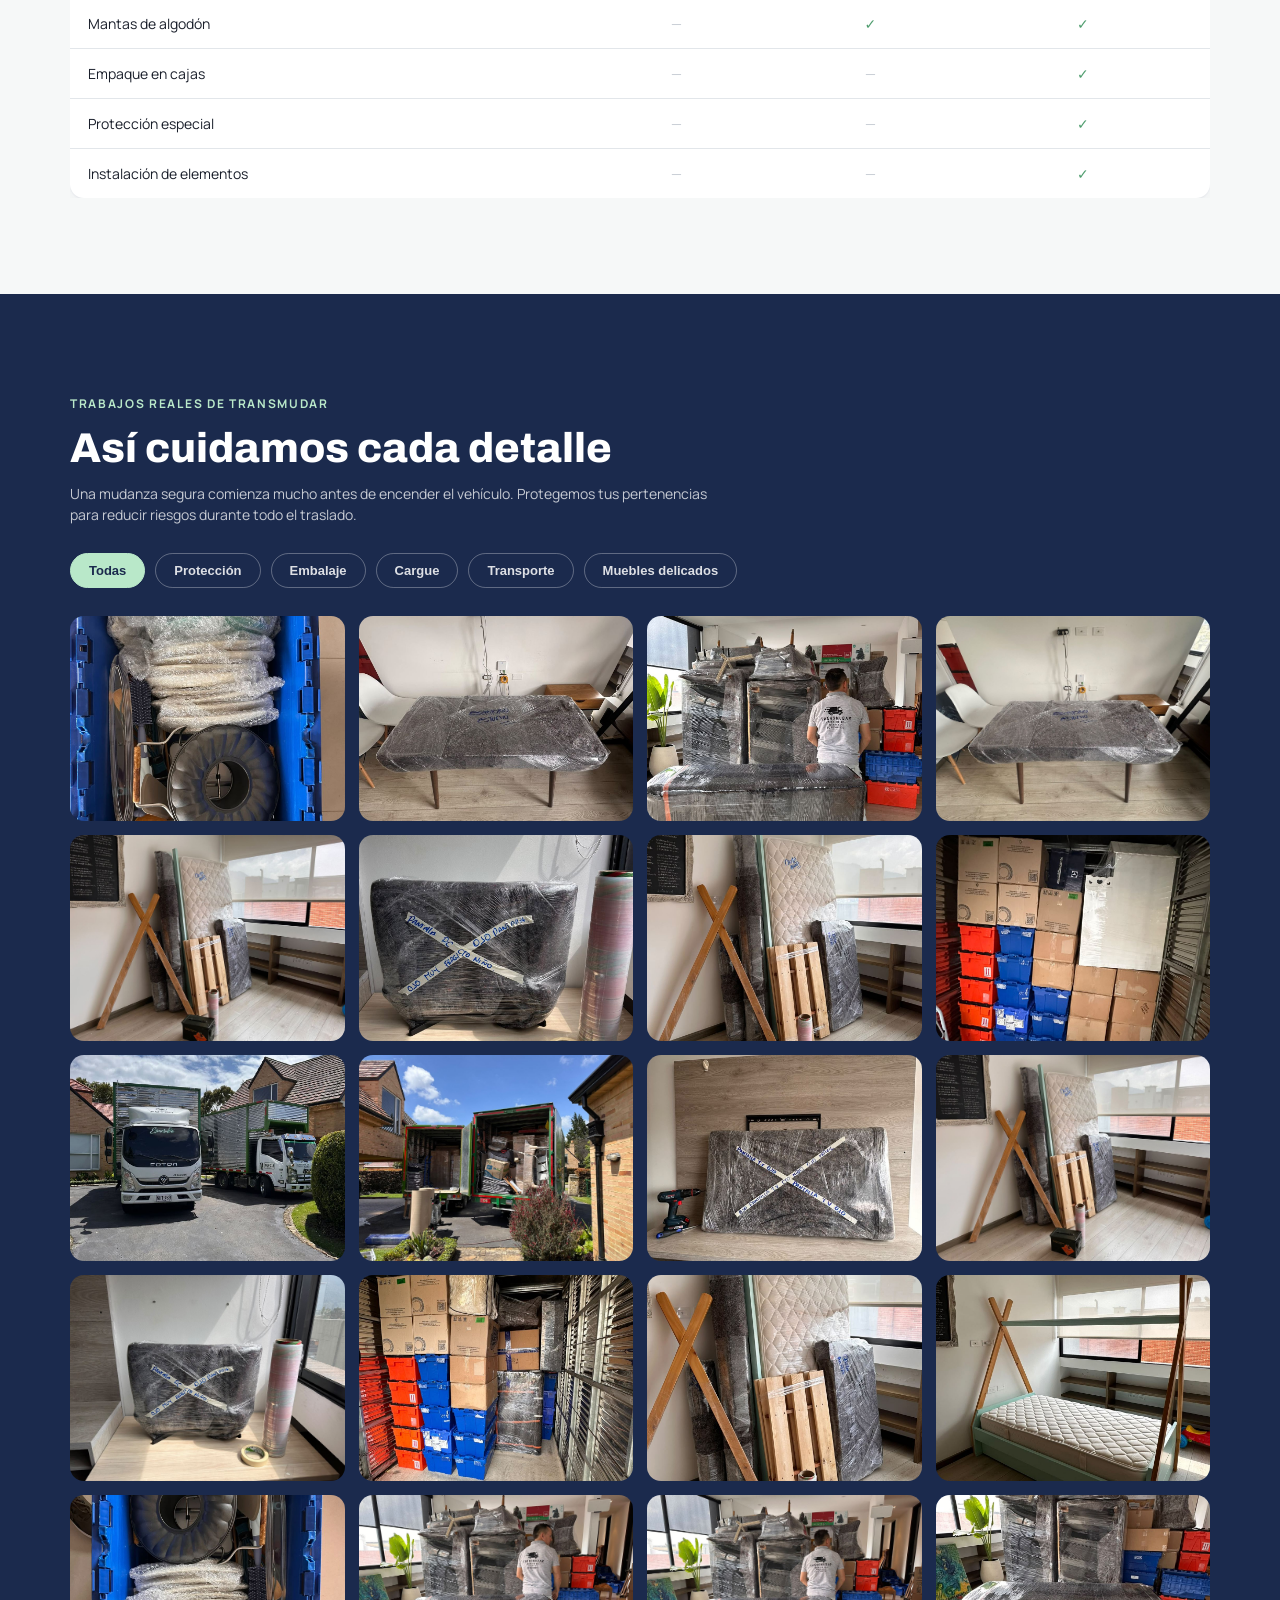
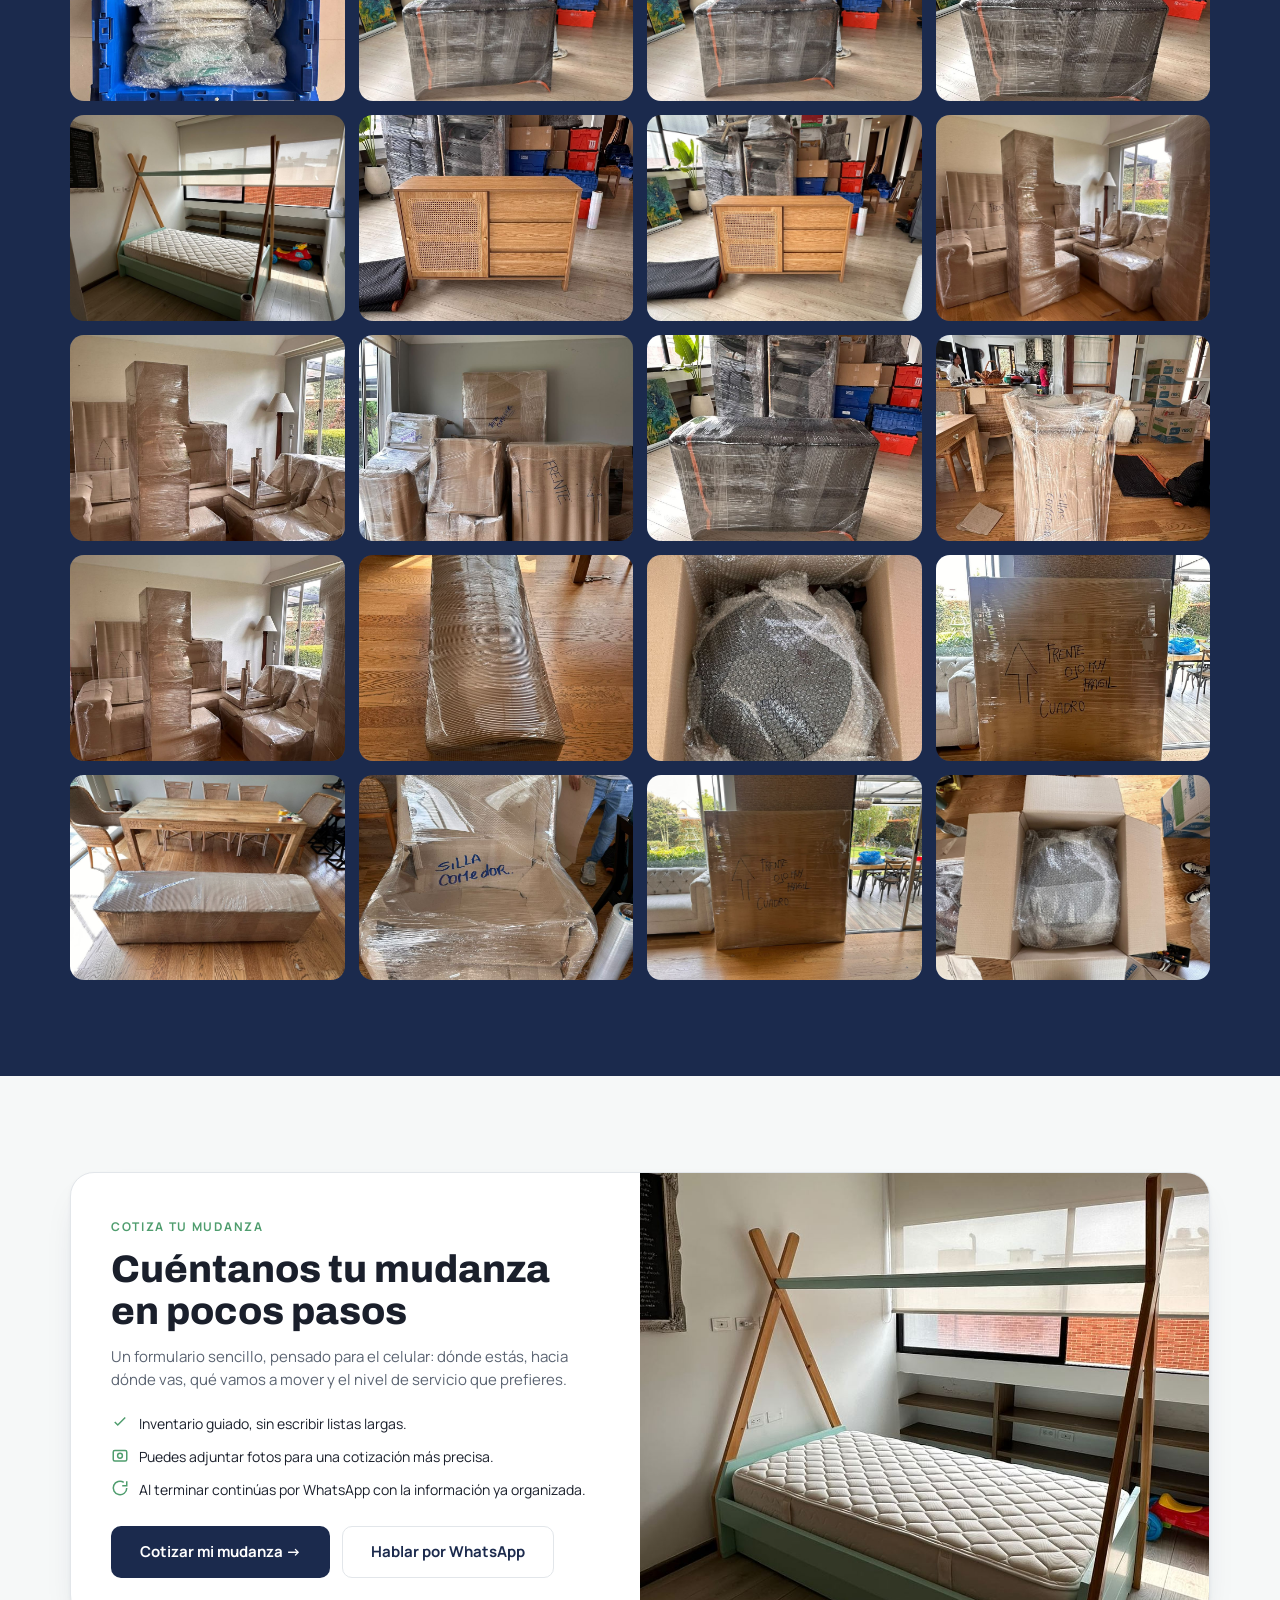
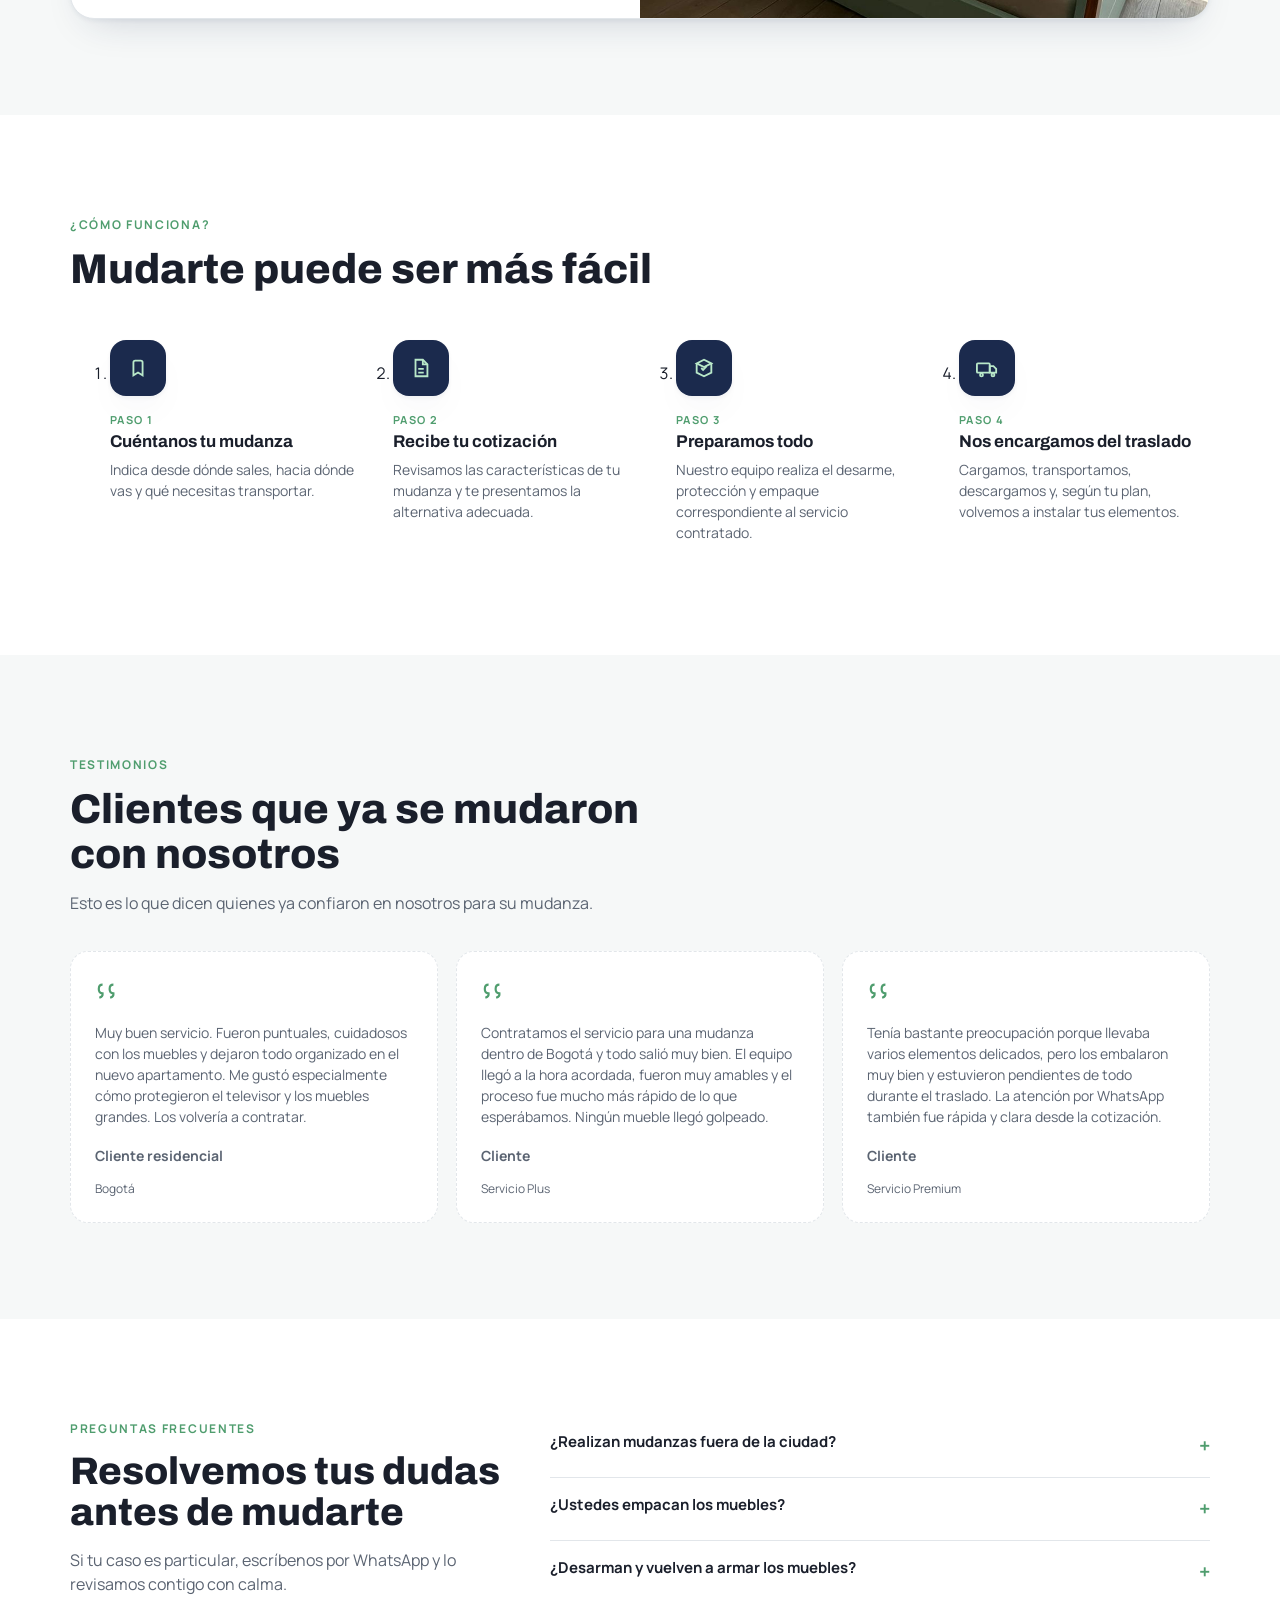
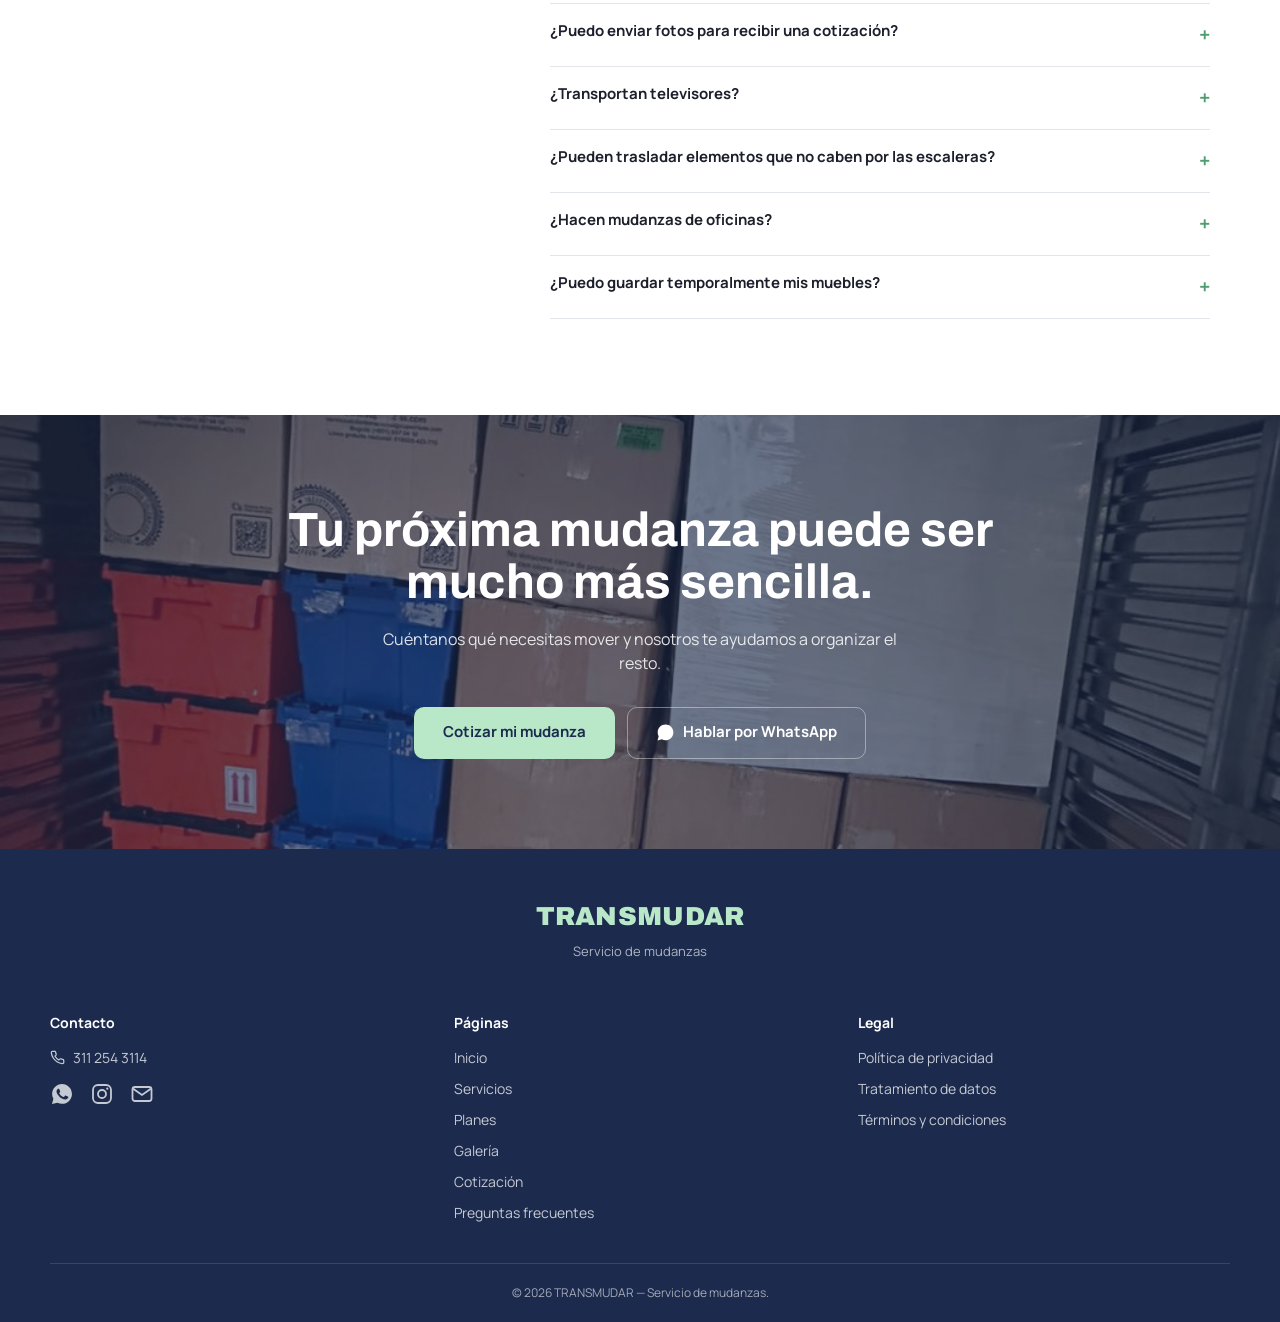
==== commit 2bfa050a: "Update index.html" ====
--- a/index.html
+++ b/index.html
@@ -3,7 +3,7 @@
 <head>
 <meta charset="UTF-8" />
 <meta name="viewport" content="width=device-width, initial-scale=1.0" />
-<title>TRANSMUDAR — Tu mudanza, en buenas manos</title>
+<title>TRANSMUDAR — Mudanzas en Bogotá y Colombia</title>
 <meta name="description" content="TRANSMUDAR protege, transporta e instala tus pertenencias. Mudanzas locales y nacionales para hogares, oficinas y eventos. Cotiza en línea." />
 <link rel="canonical" href="https://trasmudar.com/" />
 <meta property="og:title" content="TRANSMUDAR — Servicio de mudanzas" />
